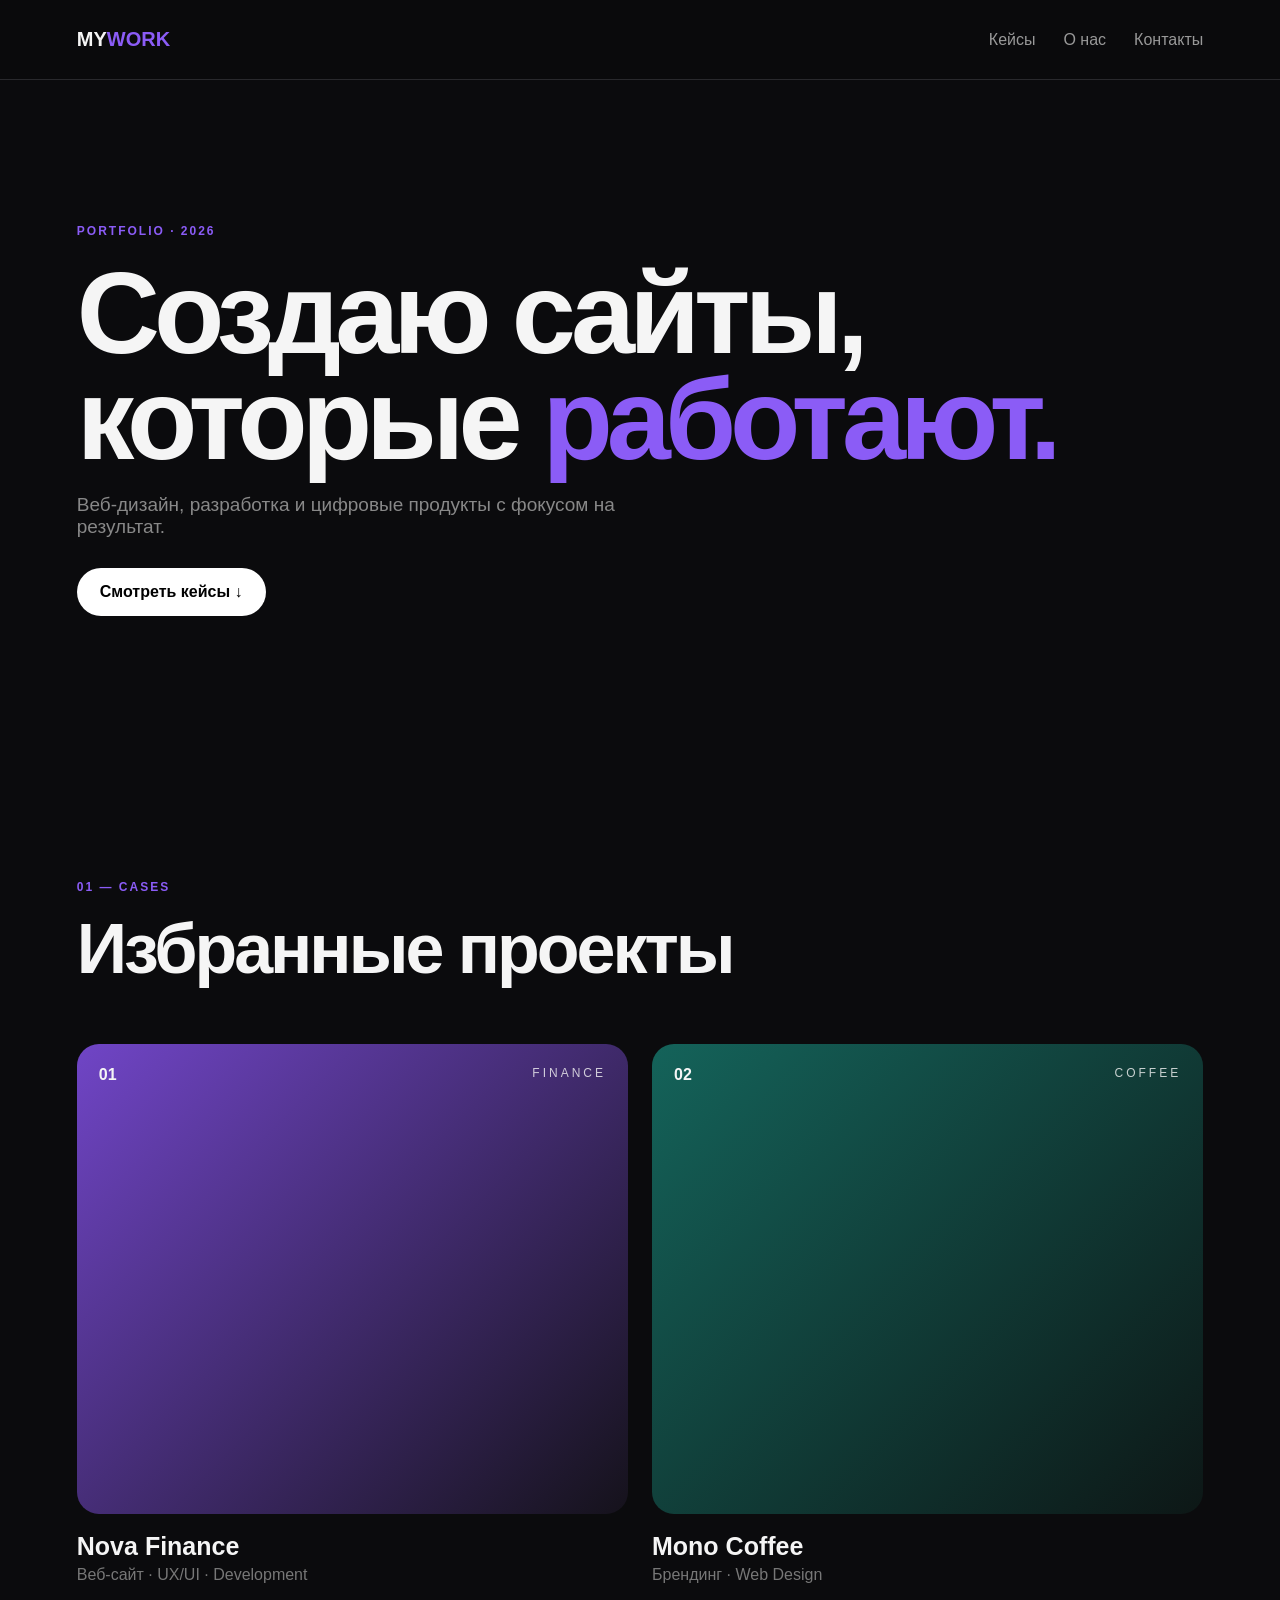
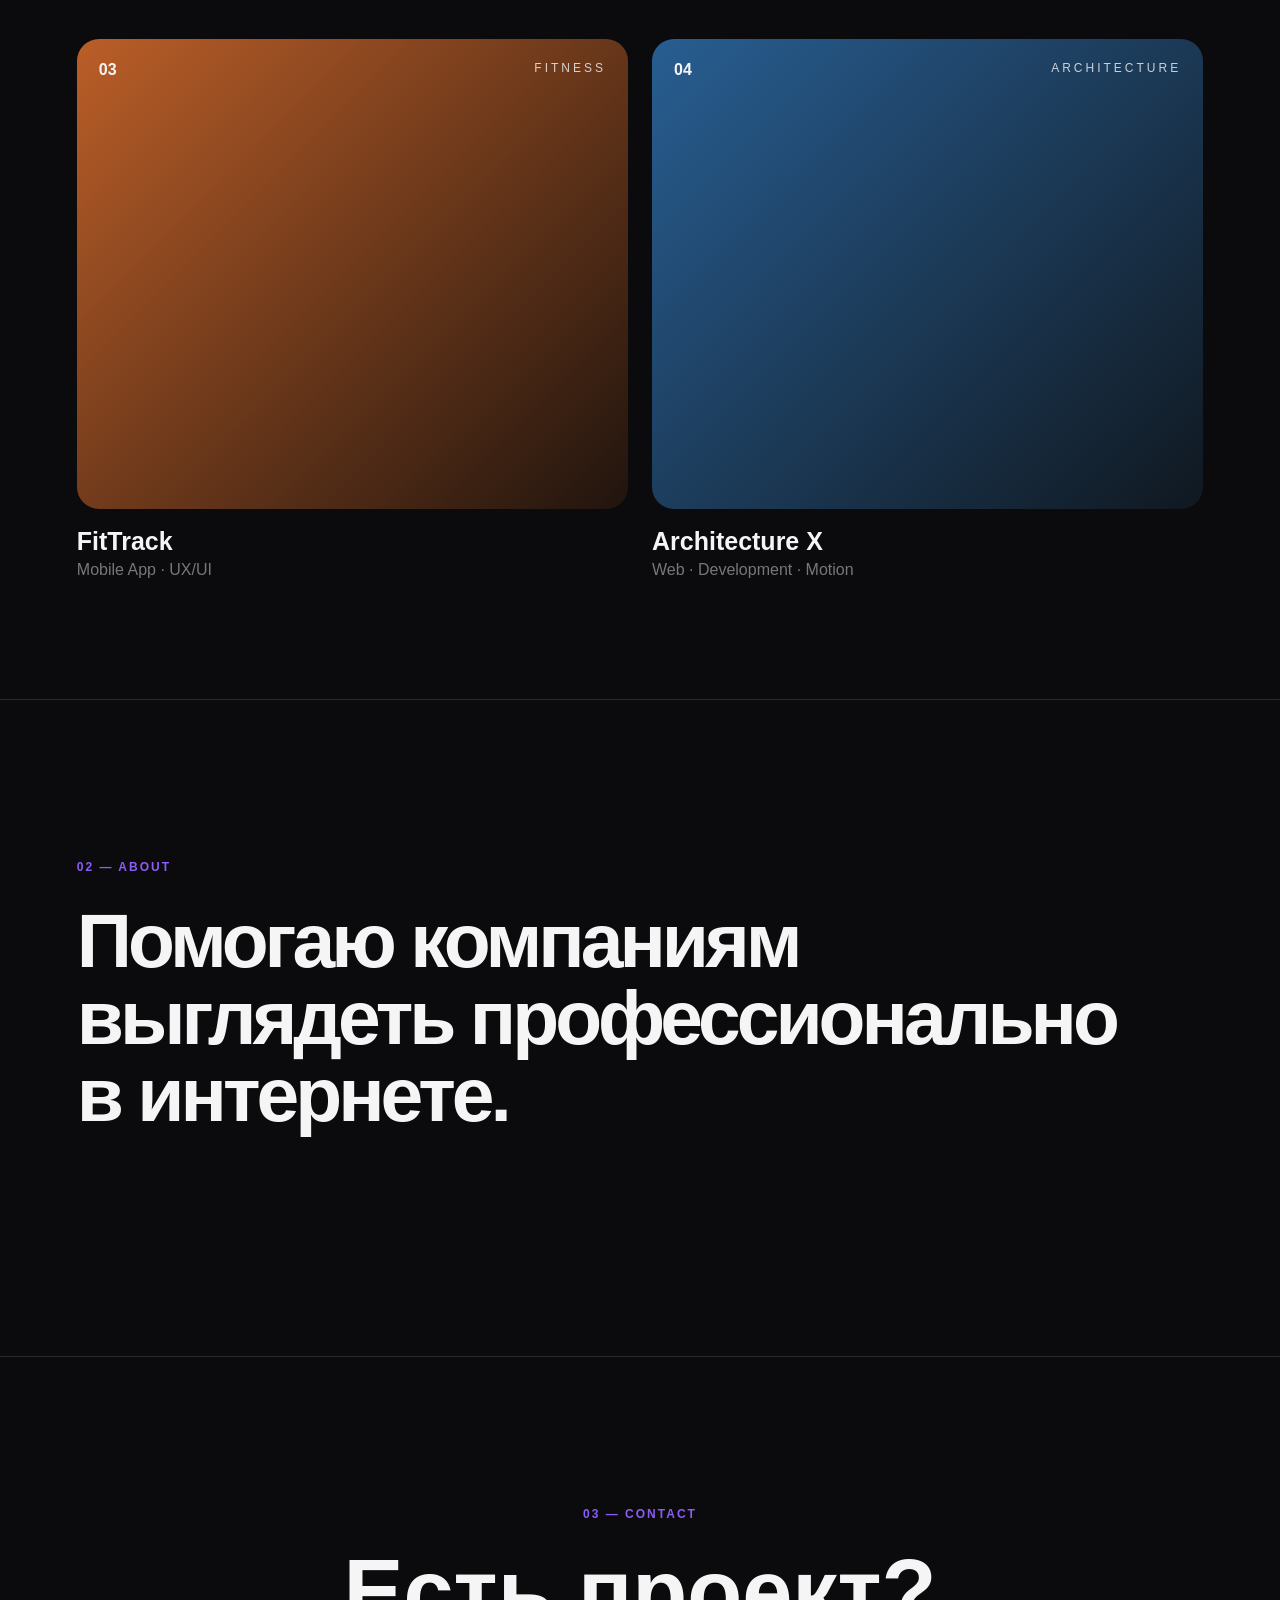
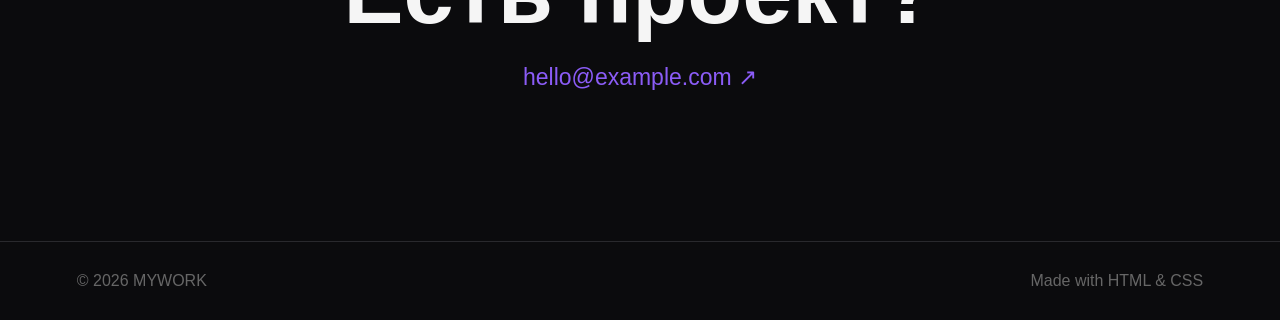
==== index.html @ dd004961 "Add files via upload" ====
<!doctype html>
<html lang="ru">
<head>
<meta charset="UTF-8">
<meta name="viewport" content="width=device-width,initial-scale=1">
<title>MYWORK — Портфолио</title>
<link rel="stylesheet" href="style.css">
</head>
<body>
<header>
  <a class="logo" href="#">MY<span>WORK</span></a>
  <nav><a href="#cases">Кейсы</a><a href="#about">О нас</a><a href="#contact">Контакты</a></nav>
</header>

<main>
<section class="hero">
  <div class="eyebrow">PORTFOLIO · 2026</div>
  <h1>Создаю сайты,<br>которые <em>работают.</em></h1>
  <p>Веб-дизайн, разработка и цифровые продукты с фокусом на результат.</p>
  <a class="btn" href="#cases">Смотреть кейсы ↓</a>
</section>

<section id="cases" class="section">
  <div class="eyebrow">01 — CASES</div>
  <h2>Избранные проекты</h2>
  <div class="grid">
    <article class="case">
      <div class="visual v1"><b>01</b><span>FINANCE</span></div>
      <h3>Nova Finance</h3><p>Веб-сайт · UX/UI · Development</p>
    </article>
    <article class="case">
      <div class="visual v2"><b>02</b><span>COFFEE</span></div>
      <h3>Mono Coffee</h3><p>Брендинг · Web Design</p>
    </article>
    <article class="case">
      <div class="visual v3"><b>03</b><span>FITNESS</span></div>
      <h3>FitTrack</h3><p>Mobile App · UX/UI</p>
    </article>
    <article class="case">
      <div class="visual v4"><b>04</b><span>ARCHITECTURE</span></div>
      <h3>Architecture X</h3><p>Web · Development · Motion</p>
    </article>
  </div>
</section>

<section id="about" class="about">
  <div class="eyebrow">02 — ABOUT</div>
  <h2>Помогаю компаниям выглядеть профессионально в интернете.</h2>
</section>

<section id="contact" class="contact">
  <div class="eyebrow">03 — CONTACT</div>
  <h2>Есть проект?</h2>
  <a href="mailto:hello@example.com">hello@example.com ↗</a>
</section>
</main>

<footer><span>© 2026 MYWORK</span><span>Made with HTML & CSS</span></footer>
</body>
</html>
---- style.css ----
*{box-sizing:border-box}html{scroll-behavior:smooth}body{margin:0;background:#0b0b0d;color:#f5f5f5;font-family:Inter,Arial,sans-serif}a{color:inherit;text-decoration:none}header{height:80px;padding:0 6%;display:flex;align-items:center;justify-content:space-between;border-bottom:1px solid #29292d;position:sticky;top:0;background:#0b0b0ddd;backdrop-filter:blur(12px);z-index:10}.logo{font-weight:800;font-size:20px}.logo span,em,.eyebrow{color:#8b5cf6}nav{display:flex;gap:28px}nav a{color:#999;transition:.2s}nav a:hover{color:#fff}.hero{min-height:680px;padding:100px 6%;display:flex;flex-direction:column;justify-content:center}.eyebrow{font-size:12px;font-weight:800;letter-spacing:2px}.hero h1{font-size:clamp(52px,9vw,118px);line-height:.92;letter-spacing:-6px;max-width:1050px;margin:22px 0}.hero h1 em{font-style:normal}.hero p{color:#888;font-size:19px;max-width:560px;margin:0 0 30px}.btn{background:#fff;color:#000;padding:15px 23px;border-radius:999px;width:max-content;font-weight:700;transition:.25s}.btn:hover{transform:translateY(-3px)}.section{padding:120px 6%}.section h2{font-size:clamp(42px,6vw,70px);margin:15px 0 55px;letter-spacing:-3px}.grid{display:grid;grid-template-columns:repeat(2,1fr);gap:55px 24px}.case{cursor:pointer}.visual{height:470px;border-radius:22px;padding:22px;display:flex;justify-content:space-between;align-items:flex-start;overflow:hidden;transition:.45s}.case:hover .visual{transform:scale(.98)}.visual span{font-size:12px;letter-spacing:3px;opacity:.8}.v1{background:linear-gradient(135deg,#7045c6,#15121b)}.v2{background:linear-gradient(135deg,#14635a,#0d1716)}.v3{background:linear-gradient(135deg,#bb5e28,#20140e)}.v4{background:linear-gradient(135deg,#285e92,#101820)}.case h3{font-size:25px;margin:18px 0 5px}.case p{color:#777;margin:0}.about{padding:160px 6%;border-top:1px solid #29292d}.about h2{font-size:clamp(42px,6vw,78px);line-height:1;letter-spacing:-4px;max-width:1050px;margin-top:28px}.contact{padding:150px 6%;text-align:center;border-top:1px solid #29292d}.contact h2{font-size:clamp(50px,8vw,90px);margin:20px 0}.contact a{font-size:23px;color:#8b5cf6}footer{padding:30px 6%;border-top:1px solid #29292d;color:#666;display:flex;justify-content:space-between}@media(max-width:700px){nav{display:none}.hero{min-height:600px}.hero h1{font-size:54px;letter-spacing:-3px}.section{padding:90px 6%}.grid{grid-template-columns:1fr}.visual{height:350px}.about{padding:100px 6%}.contact{padding:100px 6%}footer{flex-direction:column;gap:10px}}
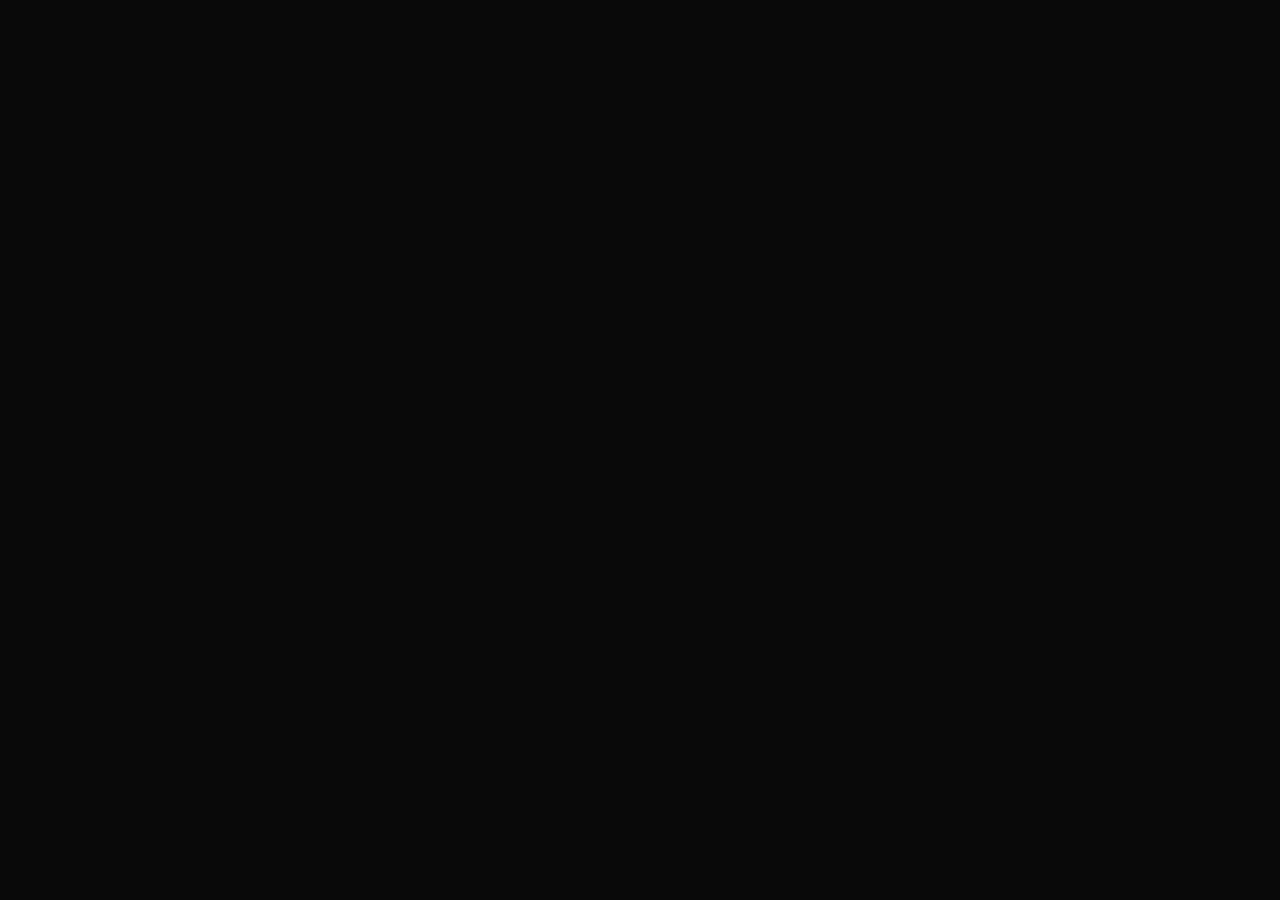
==== commit 233791be: "Update index.html" ====
--- a/index.html
+++ b/index.html
@@ -1,60 +1,327 @@
-<!doctype html>
+<!DOCTYPE html>
 <html lang="ru">
 <head>
-<meta charset="UTF-8">
-<meta name="viewport" content="width=device-width,initial-scale=1">
-<title>MYWORK — Портфолио</title>
-<link rel="stylesheet" href="style.css">
-</head>
-<body>
-<header>
-  <a class="logo" href="#">MY<span>WORK</span></a>
-  <nav><a href="#cases">Кейсы</a><a href="#about">О нас</a><a href="#contact">Контакты</a></nav>
-</header>
-
-<main>
-<section class="hero">
-  <div class="eyebrow">PORTFOLIO · 2026</div>
-  <h1>Создаю сайты,<br>которые <em>работают.</em></h1>
-  <p>Веб-дизайн, разработка и цифровые продукты с фокусом на результат.</p>
-  <a class="btn" href="#cases">Смотреть кейсы ↓</a>
-</section>
-
-<section id="cases" class="section">
-  <div class="eyebrow">01 — CASES</div>
-  <h2>Избранные проекты</h2>
-  <div class="grid">
-    <article class="case">
-      <div class="visual v1"><b>01</b><span>FINANCE</span></div>
-      <h3>Nova Finance</h3><p>Веб-сайт · UX/UI · Development</p>
-    </article>
-    <article class="case">
-      <div class="visual v2"><b>02</b><span>COFFEE</span></div>
-      <h3>Mono Coffee</h3><p>Брендинг · Web Design</p>
-    </article>
-    <article class="case">
-      <div class="visual v3"><b>03</b><span>FITNESS</span></div>
-      <h3>FitTrack</h3><p>Mobile App · UX/UI</p>
-    </article>
-    <article class="case">
-      <div class="visual v4"><b>04</b><span>ARCHITECTURE</span></div>
-      <h3>Architecture X</h3><p>Web · Development · Motion</p>
-    </article>
-  </div>
-</section>
-
-<section id="about" class="about">
-  <div class="eyebrow">02 — ABOUT</div>
-  <h2>Помогаю компаниям выглядеть профессионально в интернете.</h2>
-</section>
-
-<section id="contact" class="contact">
-  <div class="eyebrow">03 — CONTACT</div>
-  <h2>Есть проект?</h2>
-  <a href="mailto:hello@example.com">hello@example.com ↗</a>
-</section>
-</main>
-
-<footer><span>© 2026 MYWORK</span><span>Made with HTML & CSS</span></footer>
-</body>
-</html>+  <meta charset="UTF-8">
+  <meta name="viewport" content="width=device-width, initial-scale=1.0">
+  <meta name="description" content="MYWORK — создание современных сайтов и цифровых продуктов.">
+  <title>MYWORK — Digital Studio</title>
+
+  <link rel="preconnect" href="https://fonts.googleapis.com">
+  <link rel="preconnect" href="https://fonts.gstatic.com" crossorigin>
+  <link href="https://fonts.googleapis.com/css2?family=Manrope:wght@400;500;600;700;800&display=swap" rel="stylesheet">
+
+  <style>
+    * {
+      box-sizing: border-box;
+      margin: 0;
+      padding: 0;
+    }
+
+    html {
+      scroll-behavior: smooth;
+    }
+
+    body {
+      font-family: "Manrope", sans-serif;
+      background: #090909;
+      color: #f5f5f5;
+      line-height: 1.5;
+    }
+
+    a {
+      color: inherit;
+      text-decoration: none;
+    }
+
+    .container {
+      width: min(1180px, calc(100% - 40px));
+      margin: auto;
+    }
+
+    header {
+      position: sticky;
+      top: 0;
+      z-index: 100;
+      background: rgba(9,9,9,.8);
+      backdrop-filter: blur(18px);
+      border-bottom: 1px solid rgba(255,255,255,.08);
+    }
+
+    nav {
+      height: 76px;
+      display: flex;
+      align-items: center;
+      justify-content: space-between;
+    }
+
+    .logo {
+      font-size: 22px;
+      font-weight: 800;
+      letter-spacing: -1px;
+    }
+
+    .logo span {
+      opacity: .45;
+    }
+
+    .nav-links {
+      display: flex;
+      gap: 32px;
+      color: #aaa;
+      font-size: 14px;
+    }
+
+    .nav-links a:hover {
+      color: white;
+    }
+
+    .nav-button {
+      padding: 11px 18px;
+      border: 1px solid rgba(255,255,255,.2);
+      border-radius: 100px;
+      font-size: 13px;
+      transition: .25s;
+    }
+
+    .nav-button:hover {
+      background: white;
+      color: black;
+    }
+
+    .hero {
+      min-height: 720px;
+      display: flex;
+      align-items: center;
+      position: relative;
+      overflow: hidden;
+    }
+
+    .hero:before {
+      content: "";
+      position: absolute;
+      width: 650px;
+      height: 650px;
+      background: radial-gradient(circle, rgba(255,255,255,.09), transparent 65%);
+      top: -200px;
+      right: -150px;
+      pointer-events: none;
+    }
+
+    .hero-content {
+      max-width: 900px;
+      position: relative;
+      z-index: 2;
+    }
+
+    .badge {
+      display: inline-flex;
+      align-items: center;
+      gap: 8px;
+      padding: 8px 13px;
+      border: 1px solid rgba(255,255,255,.12);
+      border-radius: 100px;
+      color: #aaa;
+      font-size: 12px;
+      margin-bottom: 30px;
+    }
+
+    .dot {
+      width: 7px;
+      height: 7px;
+      border-radius: 50%;
+      background: #8cff9a;
+      box-shadow: 0 0 12px #8cff9a;
+    }
+
+    h1 {
+      font-size: clamp(55px, 9vw, 112px);
+      line-height: .93;
+      letter-spacing: -6px;
+      max-width: 1000px;
+    }
+
+    h1 span {
+      color: #777;
+    }
+
+    .hero-text {
+      max-width: 570px;
+      margin-top: 32px;
+      color: #999;
+      font-size: 17px;
+    }
+
+    .hero-actions {
+      display: flex;
+      gap: 12px;
+      margin-top: 35px;
+    }
+
+    .button {
+      display: inline-flex;
+      align-items: center;
+      justify-content: center;
+      padding: 15px 22px;
+      border-radius: 100px;
+      font-size: 14px;
+      font-weight: 600;
+      transition: .25s;
+    }
+
+    .button-primary {
+      background: white;
+      color: black;
+    }
+
+    .button-primary:hover {
+      transform: translateY(-2px);
+    }
+
+    .button-secondary {
+      border: 1px solid rgba(255,255,255,.15);
+      color: #aaa;
+    }
+
+    .button-secondary:hover {
+      border-color: white;
+      color: white;
+    }
+
+    section {
+      padding: 110px 0;
+    }
+
+    .section-head {
+      display: flex;
+      justify-content: space-between;
+      align-items: end;
+      margin-bottom: 45px;
+      gap: 30px;
+    }
+
+    .eyebrow {
+      color: #666;
+      text-transform: uppercase;
+      font-size: 11px;
+      letter-spacing: 2px;
+      margin-bottom: 12px;
+    }
+
+    h2 {
+      font-size: clamp(35px, 5vw, 62px);
+      line-height: 1;
+      letter-spacing: -3px;
+    }
+
+    .section-description {
+      max-width: 400px;
+      color: #777;
+      font-size: 14px;
+    }
+
+    .cases {
+      display: grid;
+      grid-template-columns: repeat(2, 1fr);
+      gap: 20px;
+    }
+
+    .case {
+      min-height: 470px;
+      border-radius: 24px;
+      overflow: hidden;
+      position: relative;
+      background: #111;
+      border: 1px solid rgba(255,255,255,.07);
+      transition: .35s;
+    }
+
+    .case:hover {
+      transform: translateY(-7px);
+      border-color: rgba(255,255,255,.2);
+    }
+
+    .case-visual {
+      height: 330px;
+      position: relative;
+      overflow: hidden;
+      display: flex;
+      align-items: center;
+      justify-content: center;
+    }
+
+    .visual-one {
+      background:
+        radial-gradient(circle at 30% 30%, #5961ff, transparent 35%),
+        linear-gradient(135deg, #17172a, #050507);
+    }
+
+    .visual-two {
+      background:
+        radial-gradient(circle at 70% 30%, #ff9d5c, transparent 35%),
+        linear-gradient(135deg, #281c16, #080706);
+    }
+
+    .visual-three {
+      background:
+        radial-gradient(circle at 40% 60%, #51e0c0, transparent 35%),
+        linear-gradient(135deg, #102522, #050807);
+    }
+
+    .visual-four {
+      background:
+        radial-gradient(circle at 65% 35%, #c47aff, transparent 35%),
+        linear-gradient(135deg, #24162e, #070509);
+    }
+
+    .visual-card {
+      width: 62%;
+      height: 58%;
+      border-radius: 18px;
+      border: 1px solid rgba(255,255,255,.25);
+      background: rgba(255,255,255,.08);
+      backdrop-filter: blur(15px);
+      transform: rotate(-7deg);
+      box-shadow: 0 30px 80px rgba(0,0,0,.35);
+    }
+
+    .visual-card:after {
+      content: "";
+      display: block;
+      width: 45%;
+      height: 8px;
+      margin: 28px;
+      border-radius: 20px;
+      background: rgba(255,255,255,.7);
+      box-shadow:
+        0 25px 0 rgba(255,255,255,.25),
+        0 50px 0 rgba(255,255,255,.12);
+    }
+
+    .case-info {
+      padding: 24px;
+      display: flex;
+      justify-content: space-between;
+      gap: 20px;
+    }
+
+    .case-title {
+      font-size: 21px;
+      font-weight: 700;
+    }
+
+    .case-type {
+      color: #666;
+      font-size: 12px;
+      margin-top: 5px;
+    }
+
+    .case-arrow {
+      width: 42px;
+      height: 42px;
+      border: 1px solid rgba(255,255,255,.12);
+      border-radius: 50%;
+      display: flex;
+      align-items: center;
+      justify-content: center;
+      font-size: 18px;
+    }
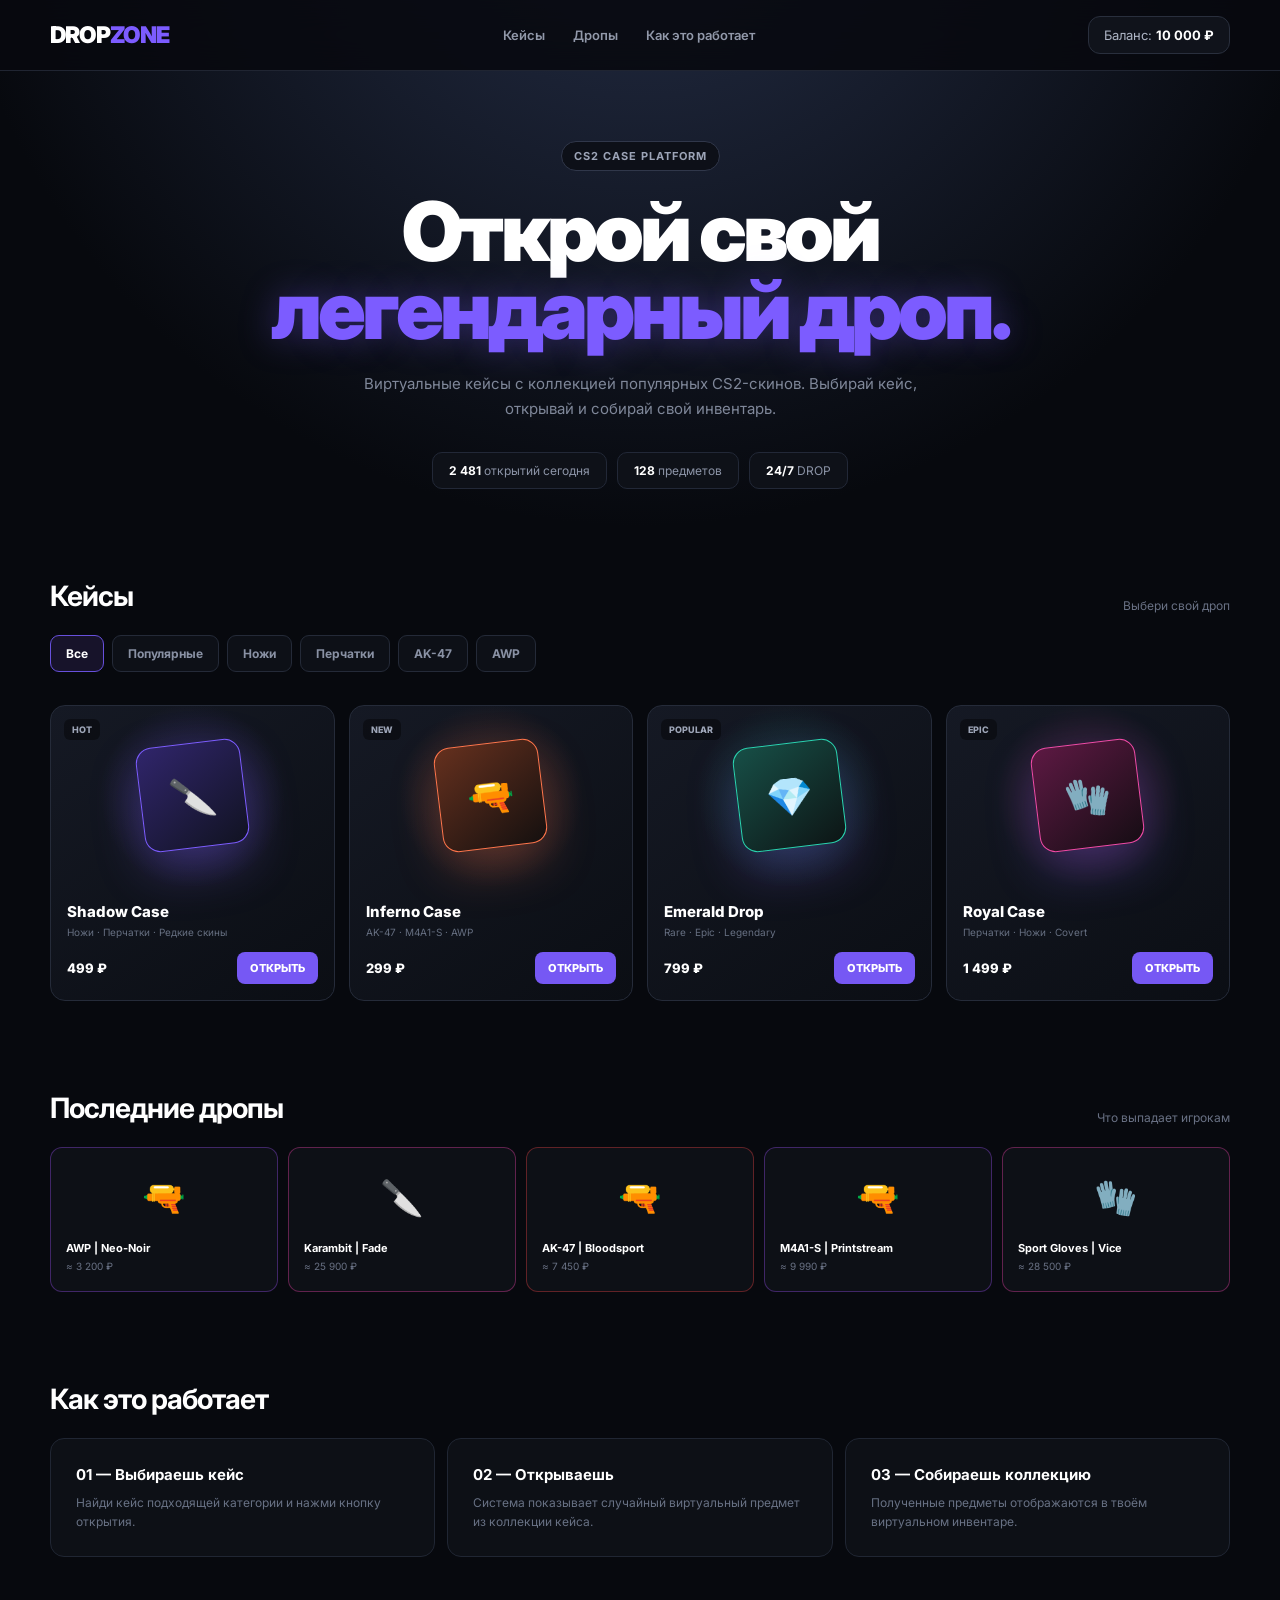
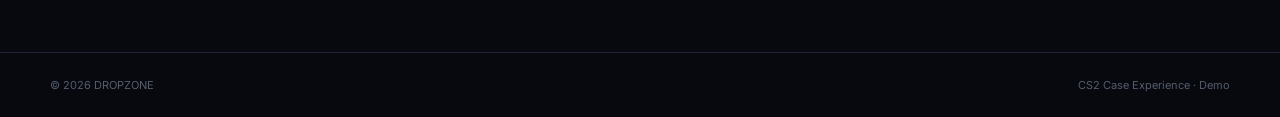
==== commit da761a5d: "Update index.html" ====
--- a/index.html
+++ b/index.html
@@ -3,12 +3,11 @@
 <head>
   <meta charset="UTF-8">
   <meta name="viewport" content="width=device-width, initial-scale=1.0">
-  <meta name="description" content="MYWORK — создание современных сайтов и цифровых продуктов.">
-  <title>MYWORK — Digital Studio</title>
+  <title>DROPZONE — CS2 Cases</title>
 
   <link rel="preconnect" href="https://fonts.googleapis.com">
   <link rel="preconnect" href="https://fonts.gstatic.com" crossorigin>
-  <link href="https://fonts.googleapis.com/css2?family=Manrope:wght@400;500;600;700;800&display=swap" rel="stylesheet">
+  <link href="https://fonts.googleapis.com/css2?family=Inter:wght@400;500;600;700;800;900&display=swap" rel="stylesheet">
 
   <style>
     * {
@@ -17,15 +16,13 @@
       padding: 0;
     }
 
-    html {
-      scroll-behavior: smooth;
-    }
-
     body {
-      font-family: "Manrope", sans-serif;
-      background: #090909;
-      color: #f5f5f5;
-      line-height: 1.5;
+      font-family: Inter, sans-serif;
+      background:
+        radial-gradient(circle at 50% -10%, #26304a 0, transparent 35%),
+        #07090e;
+      color: #fff;
+      min-height: 100vh;
     }
 
     a {
@@ -33,295 +30,806 @@
       text-decoration: none;
     }
 
+    button {
+      font: inherit;
+      cursor: pointer;
+    }
+
     .container {
-      width: min(1180px, calc(100% - 40px));
+      width: min(1180px, calc(100% - 28px));
       margin: auto;
     }
 
     header {
       position: sticky;
       top: 0;
-      z-index: 100;
-      background: rgba(9,9,9,.8);
+      z-index: 50;
+      background: rgba(7,9,14,.86);
       backdrop-filter: blur(18px);
-      border-bottom: 1px solid rgba(255,255,255,.08);
+      border-bottom: 1px solid #202532;
     }
 
     nav {
-      height: 76px;
+      height: 70px;
       display: flex;
       align-items: center;
       justify-content: space-between;
+      gap: 20px;
     }
 
     .logo {
-      font-size: 22px;
+      font-size: 23px;
+      font-weight: 900;
+      letter-spacing: -1px;
+    }
+
+    .logo span {
+      color: #7c5cff;
+    }
+
+    .links {
+      display: flex;
+      gap: 28px;
+      color: #9299aa;
+      font-size: 13px;
+      font-weight: 600;
+    }
+
+    .links a:hover {
+      color: #fff;
+    }
+
+    .balance {
+      padding: 10px 15px;
+      border: 1px solid #292f3d;
+      border-radius: 12px;
+      background: #10131b;
+      color: #aeb5c5;
+      font-size: 13px;
+    }
+
+    .balance strong {
+      color: #fff;
+    }
+
+    .hero {
+      padding: 70px 0 45px;
+      text-align: center;
+    }
+
+    .tag {
+      display: inline-block;
+      padding: 7px 12px;
+      border: 1px solid #30374a;
+      border-radius: 100px;
+      color: #9ca4b7;
+      background: #0d1018;
+      font-size: 11px;
+      font-weight: 700;
+      text-transform: uppercase;
+      letter-spacing: 1px;
+    }
+
+    h1 {
+      margin-top: 22px;
+      font-size: clamp(42px, 8vw, 82px);
+      line-height: .95;
+      letter-spacing: -4px;
+      font-weight: 900;
+    }
+
+    h1 span {
+      color: #7c5cff;
+      text-shadow: 0 0 35px rgba(124,92,255,.35);
+    }
+
+    .hero p {
+      max-width: 560px;
+      margin: 22px auto 0;
+      color: #7f8799;
+      font-size: 15px;
+      line-height: 1.7;
+    }
+
+    .stats {
+      display: flex;
+      justify-content: center;
+      gap: 10px;
+      margin-top: 30px;
+      flex-wrap: wrap;
+    }
+
+    .stat {
+      padding: 10px 16px;
+      background: #0e1118;
+      border: 1px solid #222837;
+      border-radius: 10px;
+      color: #8c94a7;
+      font-size: 12px;
+    }
+
+    .stat b {
+      color: white;
+    }
+
+    section {
+      padding: 45px 0;
+    }
+
+    .section-title {
+      display: flex;
+      align-items: end;
+      justify-content: space-between;
+      margin-bottom: 22px;
+    }
+
+    .section-title h2 {
+      font-size: 28px;
+      letter-spacing: -1px;
+    }
+
+    .section-title span {
+      color: #697184;
+      font-size: 12px;
+    }
+
+    .categories {
+      display: flex;
+      gap: 8px;
+      overflow-x: auto;
+      padding-bottom: 8px;
+      margin-bottom: 25px;
+    }
+
+    .category {
+      white-space: nowrap;
+      padding: 10px 15px;
+      border: 1px solid #242a38;
+      background: #0d1017;
+      border-radius: 9px;
+      color: #8991a4;
+      font-size: 12px;
+      font-weight: 700;
+    }
+
+    .category.active,
+    .category:hover {
+      color: #fff;
+      border-color: #6750dc;
+      background: #17132a;
+    }
+
+    .cases {
+      display: grid;
+      grid-template-columns: repeat(4, 1fr);
+      gap: 14px;
+    }
+
+    .case {
+      position: relative;
+      min-height: 285px;
+      overflow: hidden;
+      border: 1px solid #252b39;
+      border-radius: 15px;
+      background: linear-gradient(145deg,#151924,#0b0e14);
+      transition: .25s;
+    }
+
+    .case:hover {
+      transform: translateY(-5px);
+      border-color: #6750dc;
+      box-shadow: 0 15px 45px rgba(0,0,0,.3);
+    }
+
+    .case-top {
+      position: absolute;
+      top: 13px;
+      left: 13px;
+      z-index: 2;
+      padding: 5px 8px;
+      border-radius: 6px;
+      background: rgba(0,0,0,.4);
+      color: #9da5b7;
+      font-size: 9px;
       font-weight: 800;
-      letter-spacing: -1px;
-    }
-
-    .logo span {
-      opacity: .45;
-    }
-
-    .nav-links {
-      display: flex;
-      gap: 32px;
-      color: #aaa;
-      font-size: 14px;
-    }
-
-    .nav-links a:hover {
-      color: white;
-    }
-
-    .nav-button {
-      padding: 11px 18px;
-      border: 1px solid rgba(255,255,255,.2);
-      border-radius: 100px;
-      font-size: 13px;
-      transition: .25s;
-    }
-
-    .nav-button:hover {
-      background: white;
-      color: black;
-    }
-
-    .hero {
-      min-height: 720px;
-      display: flex;
+      text-transform: uppercase;
+    }
+
+    .case-art {
+      height: 180px;
+      display: flex;
+      justify-content: center;
       align-items: center;
-      position: relative;
-      overflow: hidden;
-    }
-
-    .hero:before {
-      content: "";
-      position: absolute;
-      width: 650px;
-      height: 650px;
-      background: radial-gradient(circle, rgba(255,255,255,.09), transparent 65%);
-      top: -200px;
-      right: -150px;
-      pointer-events: none;
-    }
-
-    .hero-content {
-      max-width: 900px;
-      position: relative;
-      z-index: 2;
-    }
-
-    .badge {
-      display: inline-flex;
-      align-items: center;
-      gap: 8px;
-      padding: 8px 13px;
-      border: 1px solid rgba(255,255,255,.12);
-      border-radius: 100px;
-      color: #aaa;
-      font-size: 12px;
-      margin-bottom: 30px;
-    }
-
-    .dot {
-      width: 7px;
-      height: 7px;
-      border-radius: 50%;
-      background: #8cff9a;
-      box-shadow: 0 0 12px #8cff9a;
-    }
-
-    h1 {
-      font-size: clamp(55px, 9vw, 112px);
-      line-height: .93;
-      letter-spacing: -6px;
-      max-width: 1000px;
-    }
-
-    h1 span {
-      color: #777;
-    }
-
-    .hero-text {
-      max-width: 570px;
-      margin-top: 32px;
-      color: #999;
-      font-size: 17px;
-    }
-
-    .hero-actions {
-      display: flex;
-      gap: 12px;
-      margin-top: 35px;
-    }
-
-    .button {
-      display: inline-flex;
+      background:
+        radial-gradient(circle, rgba(124,92,255,.28), transparent 55%);
+    }
+
+    .case:nth-child(2) .case-art {
+      background:
+        radial-gradient(circle, rgba(255,117,74,.25), transparent 55%);
+    }
+
+    .case:nth-child(3) .case-art {
+      background:
+        radial-gradient(circle, rgba(42,211,176,.22), transparent 55%);
+    }
+
+    .case:nth-child(4) .case-art {
+      background:
+        radial-gradient(circle, rgba(240,74,167,.23), transparent 55%);
+    }
+
+    .box {
+      width: 105px;
+      height: 105px;
+      border: 1px solid #7c5cff;
+      border-radius: 16px;
+      background: linear-gradient(145deg,#30256b,#111322);
+      transform: rotate(-7deg);
+      box-shadow: 0 20px 50px rgba(124,92,255,.28);
+      display: flex;
       align-items: center;
       justify-content: center;
-      padding: 15px 22px;
-      border-radius: 100px;
-      font-size: 14px;
-      font-weight: 600;
-      transition: .25s;
-    }
-
-    .button-primary {
-      background: white;
-      color: black;
-    }
-
-    .button-primary:hover {
-      transform: translateY(-2px);
-    }
-
-    .button-secondary {
-      border: 1px solid rgba(255,255,255,.15);
-      color: #aaa;
-    }
-
-    .button-secondary:hover {
-      border-color: white;
+      font-size: 38px;
+    }
+
+    .case:nth-child(2) .box {
+      border-color: #ff754a;
+      background: linear-gradient(145deg,#65301e,#15100f);
+      box-shadow: 0 20px 50px rgba(255,117,74,.22);
+    }
+
+    .case:nth-child(3) .box {
+      border-color: #2ad3b0;
+      background: linear-gradient(145deg,#174f47,#0d1515);
+    }
+
+    .case:nth-child(4) .box {
+      border-color: #f04aa7;
+      background: linear-gradient(145deg,#5d1943,#160d14);
+    }
+
+    .case-info {
+      padding: 16px;
+    }
+
+    .case-name {
+      font-weight: 800;
+      font-size: 15px;
+    }
+
+    .case-desc {
+      margin-top: 5px;
+      color: #666f81;
+      font-size: 10px;
+    }
+
+    .case-bottom {
+      display: flex;
+      justify-content: space-between;
+      align-items: center;
+      margin-top: 14px;
+    }
+
+    .price {
+      font-size: 13px;
+      font-weight: 800;
+    }
+
+    .open {
+      border: 0;
+      border-radius: 8px;
+      padding: 9px 13px;
+      background: #7658f4;
       color: white;
-    }
-
-    section {
-      padding: 110px 0;
-    }
-
-    .section-head {
-      display: flex;
-      justify-content: space-between;
-      align-items: end;
-      margin-bottom: 45px;
-      gap: 30px;
-    }
-
-    .eyebrow {
-      color: #666;
-      text-transform: uppercase;
       font-size: 11px;
-      letter-spacing: 2px;
-      margin-bottom: 12px;
-    }
-
-    h2 {
-      font-size: clamp(35px, 5vw, 62px);
-      line-height: 1;
-      letter-spacing: -3px;
-    }
-
-    .section-description {
-      max-width: 400px;
-      color: #777;
-      font-size: 14px;
-    }
-
-    .cases {
+      font-weight: 800;
+      transition: .2s;
+    }
+
+    .open:hover {
+      background: #8b72ff;
+      transform: scale(1.04);
+    }
+
+    .drops {
       display: grid;
-      grid-template-columns: repeat(2, 1fr);
-      gap: 20px;
-    }
-
-    .case {
-      min-height: 470px;
-      border-radius: 24px;
-      overflow: hidden;
-      position: relative;
-      background: #111;
-      border: 1px solid rgba(255,255,255,.07);
-      transition: .35s;
-    }
-
-    .case:hover {
-      transform: translateY(-7px);
-      border-color: rgba(255,255,255,.2);
-    }
-
-    .case-visual {
-      height: 330px;
-      position: relative;
-      overflow: hidden;
+      grid-template-columns: repeat(5, 1fr);
+      gap: 10px;
+    }
+
+    .skin {
+      padding: 15px;
+      min-height: 145px;
+      border: 1px solid #202633;
+      border-radius: 12px;
+      background: #0d1016;
+    }
+
+    .skin-image {
+      height: 70px;
       display: flex;
       align-items: center;
       justify-content: center;
-    }
-
-    .visual-one {
-      background:
-        radial-gradient(circle at 30% 30%, #5961ff, transparent 35%),
-        linear-gradient(135deg, #17172a, #050507);
-    }
-
-    .visual-two {
-      background:
-        radial-gradient(circle at 70% 30%, #ff9d5c, transparent 35%),
-        linear-gradient(135deg, #281c16, #080706);
-    }
-
-    .visual-three {
-      background:
-        radial-gradient(circle at 40% 60%, #51e0c0, transparent 35%),
-        linear-gradient(135deg, #102522, #050807);
-    }
-
-    .visual-four {
-      background:
-        radial-gradient(circle at 65% 35%, #c47aff, transparent 35%),
-        linear-gradient(135deg, #24162e, #070509);
-    }
-
-    .visual-card {
-      width: 62%;
-      height: 58%;
-      border-radius: 18px;
-      border: 1px solid rgba(255,255,255,.25);
-      background: rgba(255,255,255,.08);
-      backdrop-filter: blur(15px);
-      transform: rotate(-7deg);
-      box-shadow: 0 30px 80px rgba(0,0,0,.35);
-    }
-
-    .visual-card:after {
-      content: "";
-      display: block;
-      width: 45%;
-      height: 8px;
-      margin: 28px;
-      border-radius: 20px;
-      background: rgba(255,255,255,.7);
-      box-shadow:
-        0 25px 0 rgba(255,255,255,.25),
-        0 50px 0 rgba(255,255,255,.12);
-    }
-
-    .case-info {
-      padding: 24px;
+      font-size: 35px;
+    }
+
+    .skin-name {
+      font-size: 11px;
+      font-weight: 700;
+      margin-top: 8px;
+    }
+
+    .skin-price {
+      color: #697184;
+      font-size: 10px;
+      margin-top: 5px;
+    }
+
+    .purple {
+      border-color: rgba(160,80,255,.35);
+    }
+
+    .pink {
+      border-color: rgba(255,70,180,.35);
+    }
+
+    .red {
+      border-color: rgba(255,70,70,.35);
+    }
+
+    .info {
+      display: grid;
+      grid-template-columns: repeat(3, 1fr);
+      gap: 12px;
+    }
+
+    .info-card {
+      padding: 25px;
+      border: 1px solid #202633;
+      border-radius: 14px;
+      background: #0d1016;
+    }
+
+    .info-card b {
+      font-size: 15px;
+    }
+
+    .info-card p {
+      color: #687184;
+      font-size: 12px;
+      line-height: 1.6;
+      margin-top: 9px;
+    }
+
+    footer {
+      margin-top: 50px;
+      border-top: 1px solid #202633;
+      padding: 25px 0;
+      color: #545c6d;
+      font-size: 11px;
+    }
+
+    .footer-inner {
       display: flex;
       justify-content: space-between;
-      gap: 20px;
-    }
-
-    .case-title {
-      font-size: 21px;
-      font-weight: 700;
-    }
-
-    .case-type {
-      color: #666;
-      font-size: 12px;
-      margin-top: 5px;
-    }
-
-    .case-arrow {
-      width: 42px;
-      height: 42px;
-      border: 1px solid rgba(255,255,255,.12);
-      border-radius: 50%;
-      display: flex;
+    }
+
+    .modal {
+      position: fixed;
+      inset: 0;
+      z-index: 100;
+      background: rgba(0,0,0,.75);
+      backdrop-filter: blur(8px);
+      display: none;
       align-items: center;
       justify-content: center;
-      font-size: 18px;
-    }
+      padding: 20px;
+    }
+
+    .modal.show {
+      display: flex;
+    }
+
+    .modal-box {
+      width: min(470px,100%);
+      padding: 35px;
+      text-align: center;
+      border: 1px solid #353c50;
+      border-radius: 20px;
+      background: #0d1018;
+      box-shadow: 0 30px 100px rgba(0,0,0,.6);
+    }
+
+    .modal-box h3 {
+      font-size: 25px;
+    }
+
+    .result {
+      margin: 25px 0;
+      padding: 25px;
+      border: 1px solid #7658f4;
+      border-radius: 14px;
+      background: #15112a;
+    }
+
+    .result-icon {
+      font-size: 55px;
+    }
+
+    .result-name {
+      margin-top: 10px;
+      font-size: 17px;
+      font-weight: 800;
+    }
+
+    .close {
+      border: 1px solid #303747;
+      background: transparent;
+      color: #a2a9b8;
+      padding: 11px 20px;
+      border-radius: 9px;
+    }
+
+    @media (max-width: 900px) {
+      .cases {
+        grid-template-columns: repeat(2, 1fr);
+      }
+
+      .drops {
+        grid-template-columns: repeat(3, 1fr);
+      }
+
+      .info {
+        grid-template-columns: 1fr;
+      }
+
+      .links {
+        display: none;
+      }
+    }
+
+    @media (max-width: 560px) {
+      .hero {
+        padding-top: 50px;
+      }
+
+      h1 {
+        letter-spacing: -2px;
+      }
+
+      .cases {
+        grid-template-columns: 1fr 1fr;
+        gap: 9px;
+      }
+
+      .case {
+        min-height: 260px;
+      }
+
+      .case-art {
+        height: 155px;
+      }
+
+      .box {
+        width: 80px;
+        height: 80px;
+        font-size: 30px;
+      }
+
+      .case-info {
+        padding: 12px;
+      }
+
+      .case-name {
+        font-size: 12px;
+      }
+
+      .open {
+        padding: 8px 9px;
+      }
+
+      .drops {
+        grid-template-columns: 1fr 1fr;
+      }
+
+      .balance {
+        font-size: 11px;
+      }
+    }
+  </style>
+</head>
+
+<body>
+
+<header>
+  <div class="container">
+    <nav>
+      <a class="logo" href="#">DROP<span>ZONE</span></a>
+
+      <div class="links">
+        <a href="#cases">Кейсы</a>
+        <a href="#drops">Дропы</a>
+        <a href="#about">Как это работает</a>
+      </div>
+
+      <div class="balance">
+        Баланс: <strong>10 000 ₽</strong>
+      </div>
+    </nav>
+  </div>
+</header>
+
+<main>
+
+  <section class="hero">
+    <div class="container">
+
+      <div class="tag">CS2 CASE PLATFORM</div>
+
+      <h1>
+        Открой свой<br>
+        <span>легендарный дроп.</span>
+      </h1>
+
+      <p>
+        Виртуальные кейсы с коллекцией популярных
+        CS2-скинов. Выбирай кейс, открывай и собирай
+        свой инвентарь.
+      </p>
+
+      <div class="stats">
+        <div class="stat"><b>2 481</b> открытий сегодня</div>
+        <div class="stat"><b>128</b> предметов</div>
+        <div class="stat"><b>24/7</b> DROP</div>
+      </div>
+
+    </div>
+  </section>
+
+
+  <section id="cases">
+    <div class="container">
+
+      <div class="section-title">
+        <h2>Кейсы</h2>
+        <span>Выбери свой дроп</span>
+      </div>
+
+      <div class="categories">
+        <div class="category active">Все</div>
+        <div class="category">Популярные</div>
+        <div class="category">Ножи</div>
+        <div class="category">Перчатки</div>
+        <div class="category">AK-47</div>
+        <div class="category">AWP</div>
+      </div>
+
+      <div class="cases">
+
+        <div class="case">
+          <div class="case-top">HOT</div>
+          <div class="case-art">
+            <div class="box">🔪</div>
+          </div>
+          <div class="case-info">
+            <div class="case-name">Shadow Case</div>
+            <div class="case-desc">Ножи · Перчатки · Редкие скины</div>
+            <div class="case-bottom">
+              <div class="price">499 ₽</div>
+              <button class="open" onclick="openCase('Shadow Case','🔪 Karambit | Night','12 450 ₽')">
+                ОТКРЫТЬ
+              </button>
+            </div>
+          </div>
+        </div>
+
+        <div class="case">
+          <div class="case-top">NEW</div>
+          <div class="case-art">
+            <div class="box">🔫</div>
+          </div>
+          <div class="case-info">
+            <div class="case-name">Inferno Case</div>
+            <div class="case-desc">AK-47 · M4A1-S · AWP</div>
+            <div class="case-bottom">
+              <div class="price">299 ₽</div>
+              <button class="open" onclick="openCase('Inferno Case','🔫 AK-47 | Redline','4 890 ₽')">
+                ОТКРЫТЬ
+              </button>
+            </div>
+          </div>
+        </div>
+
+        <div class="case">
+          <div class="case-top">POPULAR</div>
+          <div class="case-art">
+            <div class="box">💎</div>
+          </div>
+          <div class="case-info">
+            <div class="case-name">Emerald Drop</div>
+            <div class="case-desc">Rare · Epic · Legendary</div>
+            <div class="case-bottom">
+              <div class="price">799 ₽</div>
+              <button class="open" onclick="openCase('Emerald Drop','💎 M4A1-S | Printstream','9 990 ₽')">
+                ОТКРЫТЬ
+              </button>
+            </div>
+          </div>
+        </div>
+
+        <div class="case">
+          <div class="case-top">EPIC</div>
+          <div class="case-art">
+            <div class="box">🧤</div>
+          </div>
+          <div class="case-info">
+            <div class="case-name">Royal Case</div>
+            <div class="case-desc">Перчатки · Ножи · Covert</div>
+            <div class="case-bottom">
+              <div class="price">1 499 ₽</div>
+              <button class="open" onclick="openCase('Royal Case','🧤 Sport Gloves | Vice','28 500 ₽')">
+                ОТКРЫТЬ
+              </button>
+            </div>
+          </div>
+        </div>
+
+      </div>
+    </div>
+  </section>
+
+
+  <section id="drops">
+    <div class="container">
+
+      <div class="section-title">
+        <h2>Последние дропы</h2>
+        <span>Что выпадает игрокам</span>
+      </div>
+
+      <div class="drops">
+
+        <div class="skin purple">
+          <div class="skin-image">🔫</div>
+          <div class="skin-name">AWP | Neo-Noir</div>
+          <div class="skin-price">≈ 3 200 ₽</div>
+        </div>
+
+        <div class="skin pink">
+          <div class="skin-image">🔪</div>
+          <div class="skin-name">Karambit | Fade</div>
+          <div class="skin-price">≈ 25 900 ₽</div>
+        </div>
+
+        <div class="skin red">
+          <div class="skin-image">🔫</div>
+          <div class="skin-name">AK-47 | Bloodsport</div>
+          <div class="skin-price">≈ 7 450 ₽</div>
+        </div>
+
+        <div class="skin purple">
+          <div class="skin-image">🔫</div>
+          <div class="skin-name">M4A1-S | Printstream</div>
+          <div class="skin-price">≈ 9 990 ₽</div>
+        </div>
+
+        <div class="skin pink">
+          <div class="skin-image">🧤</div>
+          <div class="skin-name">Sport Gloves | Vice</div>
+          <div class="skin-price">≈ 28 500 ₽</div>
+        </div>
+
+      </div>
+    </div>
+  </section>
+
+
+  <section id="about">
+    <div class="container">
+
+      <div class="section-title">
+        <h2>Как это работает</h2>
+      </div>
+
+      <div class="info">
+
+        <div class="info-card">
+          <b>01 — Выбираешь кейс</b>
+          <p>
+            Найди кейс подходящей категории
+            и нажми кнопку открытия.
+          </p>
+        </div>
+
+        <div class="info-card">
+          <b>02 — Открываешь</b>
+          <p>
+            Система показывает случайный
+            виртуальный предмет из коллекции кейса.
+          </p>
+        </div>
+
+        <div class="info-card">
+          <b>03 — Собираешь коллекцию</b>
+          <p>
+            Полученные предметы отображаются
+            в твоём виртуальном инвентаре.
+          </p>
+        </div>
+
+      </div>
+
+    </div>
+  </section>
+
+</main>
+
+
+<footer>
+  <div class="container footer-inner">
+    <span>© 2026 DROPZONE</span>
+    <span>CS2 Case Experience · Demo</span>
+  </div>
+</footer>
+
+
+<div class="modal" id="modal">
+  <div class="modal-box">
+
+    <h3>🎉 Дроп получен!</h3>
+
+    <div class="result">
+      <div class="result-icon" id="resultIcon">🔪</div>
+      <div class="result-name" id="resultName">
+        Karambit | Night
+      </div>
+      <div class="skin-price" id="resultPrice">
+        12 450 ₽
+      </div>
+    </div>
+
+    <button class="close" onclick="closeModal()">
+      Забрать в инвентарь
+    </button>
+
+  </div>
+</div>
+
+
+<script>
+  function openCase(caseName, itemName, price) {
+    const modal = document.getElementById("modal");
+    const name = document.getElementById("resultName");
+    const resultPrice = document.getElementById("resultPrice");
+    const icon = document.getElementById("resultIcon");
+
+    name.textContent = itemName;
+    resultPrice.textContent = price;
+
+    if (itemName.includes("Karambit")) {
+      icon.textContent = "🔪";
+    } else if (itemName.includes("Gloves")) {
+      icon.textContent = "🧤";
+    } else if (itemName.includes("M4A1")) {
+      icon.textContent = "💎";
+    } else {
+      icon.textContent = "🔫";
+    }
+
+    modal.classList.add("show");
+  }
+
+  function closeModal() {
+    document.getElementById("modal").classList.remove("show");
+  }
+
+  document.getElementById("modal").addEventListener("click", function(e) {
+    if (e.target === this) {
+      closeModal();
+    }
+  });
+</script>
+
+</body>
+</html>
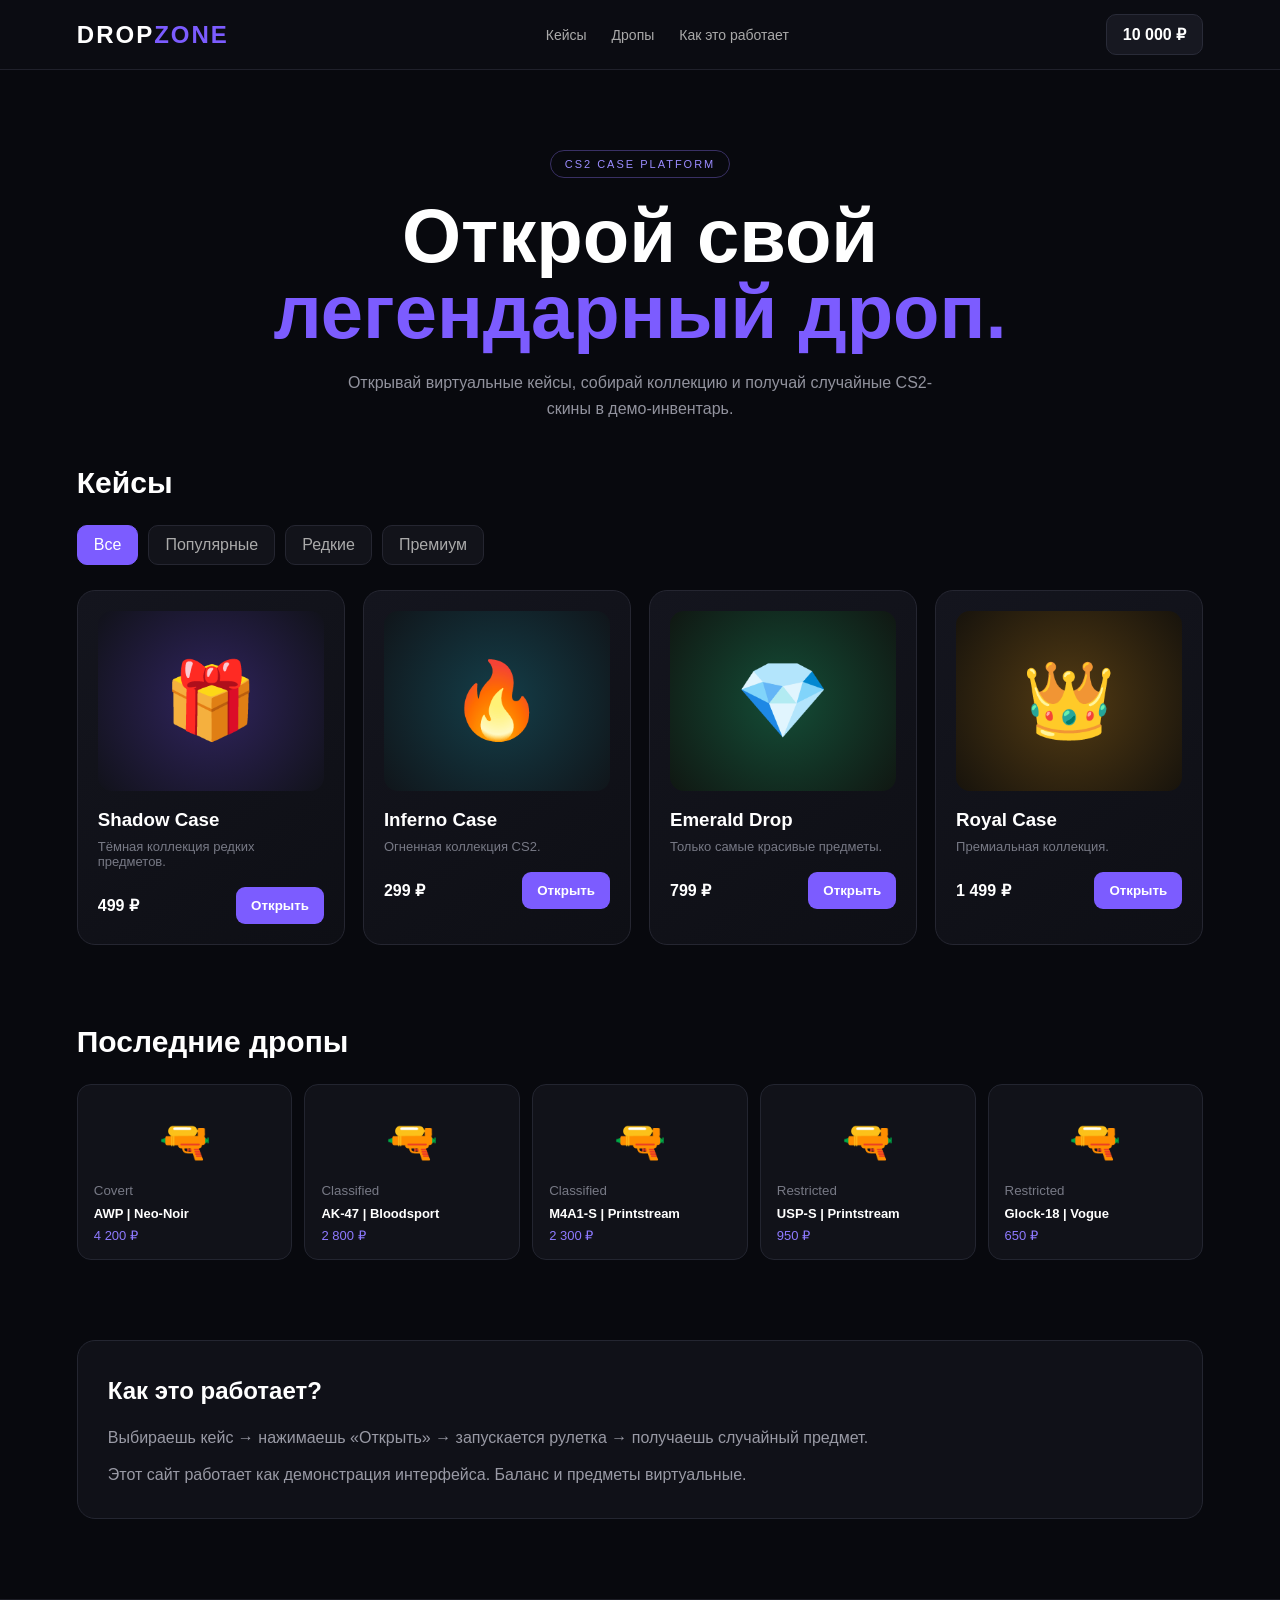
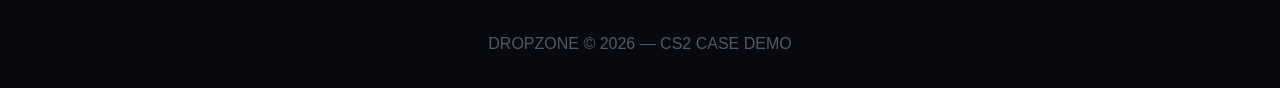
==== commit e43ea015: "Update index.html" ====
--- a/index.html
+++ b/index.html
@@ -1,834 +1,953 @@
 <!DOCTYPE html>
 <html lang="ru">
 <head>
-  <meta charset="UTF-8">
-  <meta name="viewport" content="width=device-width, initial-scale=1.0">
-  <title>DROPZONE — CS2 Cases</title>
-
-  <link rel="preconnect" href="https://fonts.googleapis.com">
-  <link rel="preconnect" href="https://fonts.gstatic.com" crossorigin>
-  <link href="https://fonts.googleapis.com/css2?family=Inter:wght@400;500;600;700;800;900&display=swap" rel="stylesheet">
-
-  <style>
-    * {
-      box-sizing: border-box;
-      margin: 0;
-      padding: 0;
+<meta charset="UTF-8">
+<meta name="viewport" content="width=device-width, initial-scale=1.0">
+
+<title>DROPZONE — CS2 Cases</title>
+
+<style>
+* {
+  box-sizing: border-box;
+  margin: 0;
+  padding: 0;
+}
+
+body {
+  font-family: Arial, sans-serif;
+  background: #08090e;
+  color: #fff;
+  min-height: 100vh;
+}
+
+button {
+  font-family: inherit;
+}
+
+.header {
+  height: 70px;
+  display: flex;
+  align-items: center;
+  justify-content: space-between;
+  padding: 0 6%;
+  border-bottom: 1px solid #20212b;
+  background: #0b0c12;
+  position: sticky;
+  top: 0;
+  z-index: 100;
+}
+
+.logo {
+  font-size: 24px;
+  font-weight: 900;
+  letter-spacing: 2px;
+}
+
+.logo span {
+  color: #7c5cff;
+}
+
+.nav {
+  display: flex;
+  gap: 25px;
+}
+
+.nav a {
+  color: #aaa;
+  text-decoration: none;
+  font-size: 14px;
+}
+
+.nav a:hover {
+  color: #fff;
+}
+
+.balance {
+  background: #171821;
+  border: 1px solid #292b38;
+  padding: 10px 16px;
+  border-radius: 10px;
+  font-weight: bold;
+}
+
+.hero {
+  padding: 80px 6% 45px;
+  text-align: center;
+}
+
+.badge {
+  display: inline-block;
+  color: #9b8cff;
+  border: 1px solid #393064;
+  padding: 7px 14px;
+  border-radius: 30px;
+  font-size: 11px;
+  letter-spacing: 2px;
+  margin-bottom: 20px;
+}
+
+.hero h1 {
+  font-size: clamp(38px, 8vw, 76px);
+  line-height: 1;
+  margin-bottom: 20px;
+}
+
+.hero h1 span {
+  color: #7c5cff;
+}
+
+.hero p {
+  color: #92939e;
+  max-width: 600px;
+  margin: auto;
+  line-height: 1.6;
+}
+
+.section {
+  width: 88%;
+  max-width: 1200px;
+  margin: 0 auto 80px;
+}
+
+.section-title {
+  font-size: 30px;
+  margin-bottom: 25px;
+}
+
+.categories {
+  display: flex;
+  gap: 10px;
+  overflow-x: auto;
+  margin-bottom: 25px;
+}
+
+.category {
+  background: #12131a;
+  border: 1px solid #252631;
+  color: #aaa;
+  padding: 10px 16px;
+  border-radius: 10px;
+  white-space: nowrap;
+}
+
+.category.active {
+  background: #7c5cff;
+  border-color: #7c5cff;
+  color: white;
+}
+
+.cases {
+  display: grid;
+  grid-template-columns: repeat(4, 1fr);
+  gap: 18px;
+}
+
+.case {
+  background: linear-gradient(145deg, #14151e, #0e0f15);
+  border: 1px solid #252631;
+  border-radius: 18px;
+  padding: 20px;
+  transition: .25s;
+}
+
+.case:hover {
+  transform: translateY(-6px);
+  border-color: #6650c8;
+}
+
+.case-art {
+  height: 180px;
+  border-radius: 14px;
+  display: flex;
+  align-items: center;
+  justify-content: center;
+  font-size: 75px;
+  background: radial-gradient(circle, #30245e, #11121a);
+  margin-bottom: 18px;
+}
+
+.case:nth-child(2) .case-art {
+  background: radial-gradient(circle, #143e49, #10151a);
+}
+
+.case:nth-child(3) .case-art {
+  background: radial-gradient(circle, #144d37, #101712);
+}
+
+.case:nth-child(4) .case-art {
+  background: radial-gradient(circle, #533b13, #17130c);
+}
+
+.case h3 {
+  margin-bottom: 8px;
+}
+
+.case p {
+  color: #777985;
+  font-size: 13px;
+  margin-bottom: 18px;
+}
+
+.case-bottom {
+  display: flex;
+  align-items: center;
+  justify-content: space-between;
+}
+
+.price {
+  font-weight: bold;
+}
+
+.open-btn {
+  border: none;
+  background: #7c5cff;
+  color: white;
+  padding: 11px 15px;
+  border-radius: 9px;
+  font-weight: bold;
+  cursor: pointer;
+}
+
+.open-btn:hover {
+  background: #9278ff;
+}
+
+.drops {
+  display: grid;
+  grid-template-columns: repeat(5, 1fr);
+  gap: 12px;
+}
+
+.drop {
+  background: #111219;
+  border: 1px solid #232530;
+  border-radius: 14px;
+  padding: 16px;
+}
+
+.drop-img {
+  height: 80px;
+  display: flex;
+  align-items: center;
+  justify-content: center;
+  font-size: 42px;
+}
+
+.drop small {
+  color: #777985;
+}
+
+.drop strong {
+  display: block;
+  margin: 7px 0;
+  font-size: 13px;
+}
+
+.drop-price {
+  color: #8e7aff;
+  font-size: 13px;
+}
+
+.info {
+  background: #101118;
+  border: 1px solid #242631;
+  border-radius: 18px;
+  padding: 30px;
+  line-height: 1.7;
+  color: #999aa5;
+}
+
+.info h2 {
+  color: white;
+  margin-bottom: 12px;
+}
+
+.footer {
+  text-align: center;
+  padding: 35px;
+  color: #555762;
+  border-top: 1px solid #1c1d25;
+}
+
+/* MODAL */
+
+.modal {
+  position: fixed;
+  inset: 0;
+  z-index: 9999;
+  background: rgba(0,0,0,.88);
+  backdrop-filter: blur(10px);
+  display: flex;
+  align-items: center;
+  justify-content: center;
+  padding: 15px;
+}
+
+.modal-box {
+  width: 100%;
+  max-width: 1050px;
+  background: #101117;
+  border: 1px solid #292b38;
+  border-radius: 22px;
+  padding: 25px;
+  overflow: hidden;
+  box-shadow: 0 30px 100px rgba(0,0,0,.7);
+}
+
+.modal-title {
+  text-align: center;
+  color: #999aa5;
+  font-size: 12px;
+  letter-spacing: 3px;
+  margin-bottom: 22px;
+}
+
+.roulette {
+  position: relative;
+  height: 210px;
+  background: #08090e;
+  border-radius: 15px;
+  overflow: hidden;
+}
+
+.pointer {
+  position: absolute;
+  z-index: 10;
+  left: 50%;
+  top: 0;
+  bottom: 0;
+  width: 3px;
+  background: white;
+  transform: translateX(-50%);
+  box-shadow: 0 0 20px #7c5cff;
+}
+
+.pointer:before {
+  content: "";
+  position: absolute;
+  top: 0;
+  left: 50%;
+  transform: translateX(-50%);
+  border-left: 9px solid transparent;
+  border-right: 9px solid transparent;
+  border-top: 13px solid white;
+}
+
+.track {
+  position: absolute;
+  top: 10px;
+  left: 0;
+  height: 190px;
+  display: flex;
+  transform: translateX(0);
+  transition: transform 5s cubic-bezier(.08,.7,.12,1);
+}
+
+.roulette-card {
+  width: 170px;
+  min-width: 170px;
+  height: 190px;
+  padding: 15px;
+  text-align: center;
+  border-right: 1px solid #1e2029;
+  background: linear-gradient(
+    180deg,
+    rgba(124,92,255,.14),
+    rgba(255,255,255,.015)
+  );
+}
+
+.roulette-img {
+  height: 70px;
+  display: flex;
+  align-items: center;
+  justify-content: center;
+  font-size: 45px;
+}
+
+.roulette-rarity {
+  color: #9b8cff;
+  font-size: 10px;
+  letter-spacing: 1px;
+  text-transform: uppercase;
+}
+
+.roulette-name {
+  margin-top: 7px;
+  font-size: 12px;
+  font-weight: bold;
+  white-space: nowrap;
+  overflow: hidden;
+  text-overflow: ellipsis;
+}
+
+.roulette-price {
+  color: #777985;
+  font-size: 12px;
+  margin-top: 7px;
+}
+
+.result {
+  text-align: center;
+  min-height: 100px;
+  padding-top: 20px;
+}
+
+.result-rarity {
+  color: #9b8cff;
+  font-size: 11px;
+  letter-spacing: 3px;
+  text-transform: uppercase;
+}
+
+.result-name {
+  font-size: 23px;
+  font-weight: bold;
+  margin-top: 7px;
+}
+
+.result-price {
+  color: #9b8cff;
+  font-size: 18px;
+  margin-top: 7px;
+}
+
+.take-btn {
+  margin-top: 15px;
+  padding: 12px 30px;
+  border: none;
+  border-radius: 10px;
+  background: white;
+  color: #111;
+  font-weight: bold;
+  cursor: pointer;
+}
+
+/* MOBILE */
+
+@media (max-width: 850px) {
+
+  .nav {
+    display: none;
+  }
+
+  .cases {
+    grid-template-columns: repeat(2, 1fr);
+  }
+
+  .drops {
+    grid-template-columns: repeat(2, 1fr);
+  }
+
+}
+
+@media (max-width: 550px) {
+
+  .header {
+    padding: 0 4%;
+  }
+
+  .balance {
+    font-size: 12px;
+    padding: 8px 10px;
+  }
+
+  .hero {
+    padding: 55px 5% 35px;
+  }
+
+  .section {
+    width: 92%;
+  }
+
+  .cases {
+    grid-template-columns: 1fr;
+  }
+
+  .drops {
+    grid-template-columns: 1fr 1fr;
+  }
+
+  .case-art {
+    height: 150px;
+  }
+
+  .modal-box {
+    padding: 15px 8px;
+  }
+
+  .roulette-card {
+    width: 145px;
+    min-width: 145px;
+  }
+
+}
+</style>
+</head>
+
+<body>
+
+<header class="header">
+
+  <div class="logo">
+    DROP<span>ZONE</span>
+  </div>
+
+  <nav class="nav">
+    <a href="#cases">Кейсы</a>
+    <a href="#drops">Дропы</a>
+    <a href="#how">Как это работает</a>
+  </nav>
+
+  <div class="balance" id="balance">
+    10 000 ₽
+  </div>
+
+</header>
+
+<section class="hero">
+
+  <div class="badge">
+    CS2 CASE PLATFORM
+  </div>
+
+  <h1>
+    Открой свой<br>
+    <span>легендарный дроп.</span>
+  </h1>
+
+  <p>
+    Открывай виртуальные кейсы, собирай коллекцию
+    и получай случайные CS2-скины в демо-инвентарь.
+  </p>
+
+</section>
+
+<section class="section" id="cases">
+
+  <h2 class="section-title">
+    Кейсы
+  </h2>
+
+  <div class="categories">
+    <div class="category active">Все</div>
+    <div class="category">Популярные</div>
+    <div class="category">Редкие</div>
+    <div class="category">Премиум</div>
+  </div>
+
+  <div class="cases">
+
+    <div class="case">
+
+      <div class="case-art">
+        🎁
+      </div>
+
+      <h3>Shadow Case</h3>
+
+      <p>
+        Тёмная коллекция редких предметов.
+      </p>
+
+      <div class="case-bottom">
+
+        <div class="price">
+          499 ₽
+        </div>
+
+        <button class="open-btn"
+                onclick="openCase(499)">
+          Открыть
+        </button>
+
+      </div>
+
+    </div>
+
+    <div class="case">
+
+      <div class="case-art">
+        🔥
+      </div>
+
+      <h3>Inferno Case</h3>
+
+      <p>
+        Огненная коллекция CS2.
+      </p>
+
+      <div class="case-bottom">
+
+        <div class="price">
+          299 ₽
+        </div>
+
+        <button class="open-btn"
+                onclick="openCase(299)">
+          Открыть
+        </button>
+
+      </div>
+
+    </div>
+
+    <div class="case">
+
+      <div class="case-art">
+        💎
+      </div>
+
+      <h3>Emerald Drop</h3>
+
+      <p>
+        Только самые красивые предметы.
+      </p>
+
+      <div class="case-bottom">
+
+        <div class="price">
+          799 ₽
+        </div>
+
+        <button class="open-btn"
+                onclick="openCase(799)">
+          Открыть
+        </button>
+
+      </div>
+
+    </div>
+
+    <div class="case">
+
+      <div class="case-art">
+        👑
+      </div>
+
+      <h3>Royal Case</h3>
+
+      <p>
+        Премиальная коллекция.
+      </p>
+
+      <div class="case-bottom">
+
+        <div class="price">
+          1 499 ₽
+        </div>
+
+        <button class="open-btn"
+                onclick="openCase(1499)">
+          Открыть
+        </button>
+
+      </div>
+
+    </div>
+
+  </div>
+
+</section>
+
+<section class="section" id="drops">
+
+  <h2 class="section-title">
+    Последние дропы
+  </h2>
+
+  <div class="drops">
+
+    <div class="drop">
+      <div class="drop-img">🔫</div>
+      <small>Covert</small>
+      <strong>AWP | Neo-Noir</strong>
+      <div class="drop-price">4 200 ₽</div>
+    </div>
+
+    <div class="drop">
+      <div class="drop-img">🔫</div>
+      <small>Classified</small>
+      <strong>AK-47 | Bloodsport</strong>
+      <div class="drop-price">2 800 ₽</div>
+    </div>
+
+    <div class="drop">
+      <div class="drop-img">🔫</div>
+      <small>Classified</small>
+      <strong>M4A1-S | Printstream</strong>
+      <div class="drop-price">2 300 ₽</div>
+    </div>
+
+    <div class="drop">
+      <div class="drop-img">🔫</div>
+      <small>Restricted</small>
+      <strong>USP-S | Printstream</strong>
+      <div class="drop-price">950 ₽</div>
+    </div>
+
+    <div class="drop">
+      <div class="drop-img">🔫</div>
+      <small>Restricted</small>
+      <strong>Glock-18 | Vogue</strong>
+      <div class="drop-price">650 ₽</div>
+    </div>
+
+  </div>
+
+</section>
+
+<section class="section" id="how">
+
+  <div class="info">
+
+    <h2>
+      Как это работает?
+    </h2>
+
+    <p>
+      Выбираешь кейс → нажимаешь «Открыть» →
+      запускается рулетка → получаешь случайный предмет.
+    </p>
+
+    <p style="margin-top:10px">
+      Этот сайт работает как демонстрация интерфейса.
+      Баланс и предметы виртуальные.
+    </p>
+
+  </div>
+
+</section>
+
+<footer class="footer">
+  DROPZONE © 2026 — CS2 CASE DEMO
+</footer>
+
+
+<script>
+
+const skins = [
+
+  {
+    name: "AWP | Neo-Noir",
+    rarity: "Covert",
+    price: 4200,
+    emoji: "🔫"
+  },
+
+  {
+    name: "AK-47 | Bloodsport",
+    rarity: "Classified",
+    price: 2800,
+    emoji: "🔫"
+  },
+
+  {
+    name: "M4A1-S | Printstream",
+    rarity: "Classified",
+    price: 2300,
+    emoji: "🔫"
+  },
+
+  {
+    name: "USP-S | Printstream",
+    rarity: "Restricted",
+    price: 950,
+    emoji: "🔫"
+  },
+
+  {
+    name: "Glock-18 | Vogue",
+    rarity: "Restricted",
+    price: 650,
+    emoji: "🔫"
+  },
+
+  {
+    name: "MP9 | Starlight Protector",
+    rarity: "Mil-Spec",
+    price: 280,
+    emoji: "🔫"
+  }
+
+];
+
+let balance = 10000;
+
+
+function openCase(price) {
+
+  if (balance < price) {
+
+    alert("Недостаточно виртуального баланса!");
+
+    return;
+  }
+
+
+  balance -= price;
+
+
+  document.getElementById("balance").textContent =
+    balance.toLocaleString("ru-RU") + " ₽";
+
+
+  const winner =
+    skins[Math.floor(Math.random() * skins.length)];
+
+
+  const modal =
+    document.createElement("div");
+
+  modal.className = "modal";
+
+
+  modal.innerHTML = `
+
+    <div class="modal-box">
+
+      <div class="modal-title">
+        ОТКРЫТИЕ КЕЙСА
+      </div>
+
+      <div class="roulette">
+
+        <div class="pointer"></div>
+
+        <div class="track" id="track"></div>
+
+      </div>
+
+      <div class="result" id="result">
+        <span style="color:#777">
+          Открываем...
+        </span>
+      </div>
+
+    </div>
+
+  `;
+
+
+  document.body.appendChild(modal);
+
+
+  const track =
+    document.getElementById("track");
+
+
+  const cards = [];
+
+  for (let i = 0; i < 45; i++) {
+
+    let skin;
+
+    if (i === 36) {
+
+      skin = winner;
+
+    } else {
+
+      skin =
+        skins[Math.floor(Math.random() * skins.length)];
+
     }
 
-    body {
-      font-family: Inter, sans-serif;
-      background:
-        radial-gradient(circle at 50% -10%, #26304a 0, transparent 35%),
-        #07090e;
-      color: #fff;
-      min-height: 100vh;
-    }
-
-    a {
-      color: inherit;
-      text-decoration: none;
-    }
-
-    button {
-      font: inherit;
-      cursor: pointer;
-    }
-
-    .container {
-      width: min(1180px, calc(100% - 28px));
-      margin: auto;
-    }
-
-    header {
-      position: sticky;
-      top: 0;
-      z-index: 50;
-      background: rgba(7,9,14,.86);
-      backdrop-filter: blur(18px);
-      border-bottom: 1px solid #202532;
-    }
-
-    nav {
-      height: 70px;
-      display: flex;
-      align-items: center;
-      justify-content: space-between;
-      gap: 20px;
-    }
-
-    .logo {
-      font-size: 23px;
-      font-weight: 900;
-      letter-spacing: -1px;
-    }
-
-    .logo span {
-      color: #7c5cff;
-    }
-
-    .links {
-      display: flex;
-      gap: 28px;
-      color: #9299aa;
-      font-size: 13px;
-      font-weight: 600;
-    }
-
-    .links a:hover {
-      color: #fff;
-    }
-
-    .balance {
-      padding: 10px 15px;
-      border: 1px solid #292f3d;
-      border-radius: 12px;
-      background: #10131b;
-      color: #aeb5c5;
-      font-size: 13px;
-    }
-
-    .balance strong {
-      color: #fff;
-    }
-
-    .hero {
-      padding: 70px 0 45px;
-      text-align: center;
-    }
-
-    .tag {
-      display: inline-block;
-      padding: 7px 12px;
-      border: 1px solid #30374a;
-      border-radius: 100px;
-      color: #9ca4b7;
-      background: #0d1018;
-      font-size: 11px;
-      font-weight: 700;
-      text-transform: uppercase;
-      letter-spacing: 1px;
-    }
-
-    h1 {
-      margin-top: 22px;
-      font-size: clamp(42px, 8vw, 82px);
-      line-height: .95;
-      letter-spacing: -4px;
-      font-weight: 900;
-    }
-
-    h1 span {
-      color: #7c5cff;
-      text-shadow: 0 0 35px rgba(124,92,255,.35);
-    }
-
-    .hero p {
-      max-width: 560px;
-      margin: 22px auto 0;
-      color: #7f8799;
-      font-size: 15px;
-      line-height: 1.7;
-    }
-
-    .stats {
-      display: flex;
-      justify-content: center;
-      gap: 10px;
-      margin-top: 30px;
-      flex-wrap: wrap;
-    }
-
-    .stat {
-      padding: 10px 16px;
-      background: #0e1118;
-      border: 1px solid #222837;
-      border-radius: 10px;
-      color: #8c94a7;
-      font-size: 12px;
-    }
-
-    .stat b {
-      color: white;
-    }
-
-    section {
-      padding: 45px 0;
-    }
-
-    .section-title {
-      display: flex;
-      align-items: end;
-      justify-content: space-between;
-      margin-bottom: 22px;
-    }
-
-    .section-title h2 {
-      font-size: 28px;
-      letter-spacing: -1px;
-    }
-
-    .section-title span {
-      color: #697184;
-      font-size: 12px;
-    }
-
-    .categories {
-      display: flex;
-      gap: 8px;
-      overflow-x: auto;
-      padding-bottom: 8px;
-      margin-bottom: 25px;
-    }
-
-    .category {
-      white-space: nowrap;
-      padding: 10px 15px;
-      border: 1px solid #242a38;
-      background: #0d1017;
-      border-radius: 9px;
-      color: #8991a4;
-      font-size: 12px;
-      font-weight: 700;
-    }
-
-    .category.active,
-    .category:hover {
-      color: #fff;
-      border-color: #6750dc;
-      background: #17132a;
-    }
-
-    .cases {
-      display: grid;
-      grid-template-columns: repeat(4, 1fr);
-      gap: 14px;
-    }
-
-    .case {
-      position: relative;
-      min-height: 285px;
-      overflow: hidden;
-      border: 1px solid #252b39;
-      border-radius: 15px;
-      background: linear-gradient(145deg,#151924,#0b0e14);
-      transition: .25s;
-    }
-
-    .case:hover {
-      transform: translateY(-5px);
-      border-color: #6750dc;
-      box-shadow: 0 15px 45px rgba(0,0,0,.3);
-    }
-
-    .case-top {
-      position: absolute;
-      top: 13px;
-      left: 13px;
-      z-index: 2;
-      padding: 5px 8px;
-      border-radius: 6px;
-      background: rgba(0,0,0,.4);
-      color: #9da5b7;
-      font-size: 9px;
-      font-weight: 800;
-      text-transform: uppercase;
-    }
-
-    .case-art {
-      height: 180px;
-      display: flex;
-      justify-content: center;
-      align-items: center;
-      background:
-        radial-gradient(circle, rgba(124,92,255,.28), transparent 55%);
-    }
-
-    .case:nth-child(2) .case-art {
-      background:
-        radial-gradient(circle, rgba(255,117,74,.25), transparent 55%);
-    }
-
-    .case:nth-child(3) .case-art {
-      background:
-        radial-gradient(circle, rgba(42,211,176,.22), transparent 55%);
-    }
-
-    .case:nth-child(4) .case-art {
-      background:
-        radial-gradient(circle, rgba(240,74,167,.23), transparent 55%);
-    }
-
-    .box {
-      width: 105px;
-      height: 105px;
-      border: 1px solid #7c5cff;
-      border-radius: 16px;
-      background: linear-gradient(145deg,#30256b,#111322);
-      transform: rotate(-7deg);
-      box-shadow: 0 20px 50px rgba(124,92,255,.28);
-      display: flex;
-      align-items: center;
-      justify-content: center;
-      font-size: 38px;
-    }
-
-    .case:nth-child(2) .box {
-      border-color: #ff754a;
-      background: linear-gradient(145deg,#65301e,#15100f);
-      box-shadow: 0 20px 50px rgba(255,117,74,.22);
-    }
-
-    .case:nth-child(3) .box {
-      border-color: #2ad3b0;
-      background: linear-gradient(145deg,#174f47,#0d1515);
-    }
-
-    .case:nth-child(4) .box {
-      border-color: #f04aa7;
-      background: linear-gradient(145deg,#5d1943,#160d14);
-    }
-
-    .case-info {
-      padding: 16px;
-    }
-
-    .case-name {
-      font-weight: 800;
-      font-size: 15px;
-    }
-
-    .case-desc {
-      margin-top: 5px;
-      color: #666f81;
-      font-size: 10px;
-    }
-
-    .case-bottom {
-      display: flex;
-      justify-content: space-between;
-      align-items: center;
-      margin-top: 14px;
-    }
-
-    .price {
-      font-size: 13px;
-      font-weight: 800;
-    }
-
-    .open {
-      border: 0;
-      border-radius: 8px;
-      padding: 9px 13px;
-      background: #7658f4;
-      color: white;
-      font-size: 11px;
-      font-weight: 800;
-      transition: .2s;
-    }
-
-    .open:hover {
-      background: #8b72ff;
-      transform: scale(1.04);
-    }
-
-    .drops {
-      display: grid;
-      grid-template-columns: repeat(5, 1fr);
-      gap: 10px;
-    }
-
-    .skin {
-      padding: 15px;
-      min-height: 145px;
-      border: 1px solid #202633;
-      border-radius: 12px;
-      background: #0d1016;
-    }
-
-    .skin-image {
-      height: 70px;
-      display: flex;
-      align-items: center;
-      justify-content: center;
-      font-size: 35px;
-    }
-
-    .skin-name {
-      font-size: 11px;
-      font-weight: 700;
-      margin-top: 8px;
-    }
-
-    .skin-price {
-      color: #697184;
-      font-size: 10px;
-      margin-top: 5px;
-    }
-
-    .purple {
-      border-color: rgba(160,80,255,.35);
-    }
-
-    .pink {
-      border-color: rgba(255,70,180,.35);
-    }
-
-    .red {
-      border-color: rgba(255,70,70,.35);
-    }
-
-    .info {
-      display: grid;
-      grid-template-columns: repeat(3, 1fr);
-      gap: 12px;
-    }
-
-    .info-card {
-      padding: 25px;
-      border: 1px solid #202633;
-      border-radius: 14px;
-      background: #0d1016;
-    }
-
-    .info-card b {
-      font-size: 15px;
-    }
-
-    .info-card p {
-      color: #687184;
-      font-size: 12px;
-      line-height: 1.6;
-      margin-top: 9px;
-    }
-
-    footer {
-      margin-top: 50px;
-      border-top: 1px solid #202633;
-      padding: 25px 0;
-      color: #545c6d;
-      font-size: 11px;
-    }
-
-    .footer-inner {
-      display: flex;
-      justify-content: space-between;
-    }
-
-    .modal {
-      position: fixed;
-      inset: 0;
-      z-index: 100;
-      background: rgba(0,0,0,.75);
-      backdrop-filter: blur(8px);
-      display: none;
-      align-items: center;
-      justify-content: center;
-      padding: 20px;
-    }
-
-    .modal.show {
-      display: flex;
-    }
-
-    .modal-box {
-      width: min(470px,100%);
-      padding: 35px;
-      text-align: center;
-      border: 1px solid #353c50;
-      border-radius: 20px;
-      background: #0d1018;
-      box-shadow: 0 30px 100px rgba(0,0,0,.6);
-    }
-
-    .modal-box h3 {
-      font-size: 25px;
-    }
-
-    .result {
-      margin: 25px 0;
-      padding: 25px;
-      border: 1px solid #7658f4;
-      border-radius: 14px;
-      background: #15112a;
-    }
-
-    .result-icon {
-      font-size: 55px;
-    }
-
-    .result-name {
-      margin-top: 10px;
-      font-size: 17px;
-      font-weight: 800;
-    }
-
-    .close {
-      border: 1px solid #303747;
-      background: transparent;
-      color: #a2a9b8;
-      padding: 11px 20px;
-      border-radius: 9px;
-    }
-
-    @media (max-width: 900px) {
-      .cases {
-        grid-template-columns: repeat(2, 1fr);
-      }
-
-      .drops {
-        grid-template-columns: repeat(3, 1fr);
-      }
-
-      .info {
-        grid-template-columns: 1fr;
-      }
-
-      .links {
-        display: none;
-      }
-    }
-
-    @media (max-width: 560px) {
-      .hero {
-        padding-top: 50px;
-      }
-
-      h1 {
-        letter-spacing: -2px;
-      }
-
-      .cases {
-        grid-template-columns: 1fr 1fr;
-        gap: 9px;
-      }
-
-      .case {
-        min-height: 260px;
-      }
-
-      .case-art {
-        height: 155px;
-      }
-
-      .box {
-        width: 80px;
-        height: 80px;
-        font-size: 30px;
-      }
-
-      .case-info {
-        padding: 12px;
-      }
-
-      .case-name {
-        font-size: 12px;
-      }
-
-      .open {
-        padding: 8px 9px;
-      }
-
-      .drops {
-        grid-template-columns: 1fr 1fr;
-      }
-
-      .balance {
-        font-size: 11px;
-      }
-    }
-  </style>
-</head>
-
-<body>
-
-<header>
-  <div class="container">
-    <nav>
-      <a class="logo" href="#">DROP<span>ZONE</span></a>
-
-      <div class="links">
-        <a href="#cases">Кейсы</a>
-        <a href="#drops">Дропы</a>
-        <a href="#about">Как это работает</a>
-      </div>
-
-      <div class="balance">
-        Баланс: <strong>10 000 ₽</strong>
-      </div>
-    </nav>
-  </div>
-</header>
-
-<main>
-
-  <section class="hero">
-    <div class="container">
-
-      <div class="tag">CS2 CASE PLATFORM</div>
-
-      <h1>
-        Открой свой<br>
-        <span>легендарный дроп.</span>
-      </h1>
-
-      <p>
-        Виртуальные кейсы с коллекцией популярных
-        CS2-скинов. Выбирай кейс, открывай и собирай
-        свой инвентарь.
-      </p>
-
-      <div class="stats">
-        <div class="stat"><b>2 481</b> открытий сегодня</div>
-        <div class="stat"><b>128</b> предметов</div>
-        <div class="stat"><b>24/7</b> DROP</div>
-      </div>
-
-    </div>
-  </section>
-
-
-  <section id="cases">
-    <div class="container">
-
-      <div class="section-title">
-        <h2>Кейсы</h2>
-        <span>Выбери свой дроп</span>
-      </div>
-
-      <div class="categories">
-        <div class="category active">Все</div>
-        <div class="category">Популярные</div>
-        <div class="category">Ножи</div>
-        <div class="category">Перчатки</div>
-        <div class="category">AK-47</div>
-        <div class="category">AWP</div>
-      </div>
-
-      <div class="cases">
-
-        <div class="case">
-          <div class="case-top">HOT</div>
-          <div class="case-art">
-            <div class="box">🔪</div>
-          </div>
-          <div class="case-info">
-            <div class="case-name">Shadow Case</div>
-            <div class="case-desc">Ножи · Перчатки · Редкие скины</div>
-            <div class="case-bottom">
-              <div class="price">499 ₽</div>
-              <button class="open" onclick="openCase('Shadow Case','🔪 Karambit | Night','12 450 ₽')">
-                ОТКРЫТЬ
-              </button>
-            </div>
-          </div>
-        </div>
-
-        <div class="case">
-          <div class="case-top">NEW</div>
-          <div class="case-art">
-            <div class="box">🔫</div>
-          </div>
-          <div class="case-info">
-            <div class="case-name">Inferno Case</div>
-            <div class="case-desc">AK-47 · M4A1-S · AWP</div>
-            <div class="case-bottom">
-              <div class="price">299 ₽</div>
-              <button class="open" onclick="openCase('Inferno Case','🔫 AK-47 | Redline','4 890 ₽')">
-                ОТКРЫТЬ
-              </button>
-            </div>
-          </div>
-        </div>
-
-        <div class="case">
-          <div class="case-top">POPULAR</div>
-          <div class="case-art">
-            <div class="box">💎</div>
-          </div>
-          <div class="case-info">
-            <div class="case-name">Emerald Drop</div>
-            <div class="case-desc">Rare · Epic · Legendary</div>
-            <div class="case-bottom">
-              <div class="price">799 ₽</div>
-              <button class="open" onclick="openCase('Emerald Drop','💎 M4A1-S | Printstream','9 990 ₽')">
-                ОТКРЫТЬ
-              </button>
-            </div>
-          </div>
-        </div>
-
-        <div class="case">
-          <div class="case-top">EPIC</div>
-          <div class="case-art">
-            <div class="box">🧤</div>
-          </div>
-          <div class="case-info">
-            <div class="case-name">Royal Case</div>
-            <div class="case-desc">Перчатки · Ножи · Covert</div>
-            <div class="case-bottom">
-              <div class="price">1 499 ₽</div>
-              <button class="open" onclick="openCase('Royal Case','🧤 Sport Gloves | Vice','28 500 ₽')">
-                ОТКРЫТЬ
-              </button>
-            </div>
-          </div>
-        </div>
-
-      </div>
-    </div>
-  </section>
-
-
-  <section id="drops">
-    <div class="container">
-
-      <div class="section-title">
-        <h2>Последние дропы</h2>
-        <span>Что выпадает игрокам</span>
-      </div>
-
-      <div class="drops">
-
-        <div class="skin purple">
-          <div class="skin-image">🔫</div>
-          <div class="skin-name">AWP | Neo-Noir</div>
-          <div class="skin-price">≈ 3 200 ₽</div>
-        </div>
-
-        <div class="skin pink">
-          <div class="skin-image">🔪</div>
-          <div class="skin-name">Karambit | Fade</div>
-          <div class="skin-price">≈ 25 900 ₽</div>
-        </div>
-
-        <div class="skin red">
-          <div class="skin-image">🔫</div>
-          <div class="skin-name">AK-47 | Bloodsport</div>
-          <div class="skin-price">≈ 7 450 ₽</div>
-        </div>
-
-        <div class="skin purple">
-          <div class="skin-image">🔫</div>
-          <div class="skin-name">M4A1-S | Printstream</div>
-          <div class="skin-price">≈ 9 990 ₽</div>
-        </div>
-
-        <div class="skin pink">
-          <div class="skin-image">🧤</div>
-          <div class="skin-name">Sport Gloves | Vice</div>
-          <div class="skin-price">≈ 28 500 ₽</div>
-        </div>
-
-      </div>
-    </div>
-  </section>
-
-
-  <section id="about">
-    <div class="container">
-
-      <div class="section-title">
-        <h2>Как это работает</h2>
-      </div>
-
-      <div class="info">
-
-        <div class="info-card">
-          <b>01 — Выбираешь кейс</b>
-          <p>
-            Найди кейс подходящей категории
-            и нажми кнопку открытия.
-          </p>
-        </div>
-
-        <div class="info-card">
-          <b>02 — Открываешь</b>
-          <p>
-            Система показывает случайный
-            виртуальный предмет из коллекции кейса.
-          </p>
-        </div>
-
-        <div class="info-card">
-          <b>03 — Собираешь коллекцию</b>
-          <p>
-            Полученные предметы отображаются
-            в твоём виртуальном инвентаре.
-          </p>
-        </div>
-
-      </div>
-
-    </div>
-  </section>
-
-</main>
-
-
-<footer>
-  <div class="container footer-inner">
-    <span>© 2026 DROPZONE</span>
-    <span>CS2 Case Experience · Demo</span>
-  </div>
-</footer>
-
-
-<div class="modal" id="modal">
-  <div class="modal-box">
-
-    <h3>🎉 Дроп получен!</h3>
-
-    <div class="result">
-      <div class="result-icon" id="resultIcon">🔪</div>
-      <div class="result-name" id="resultName">
-        Karambit | Night
-      </div>
-      <div class="skin-price" id="resultPrice">
-        12 450 ₽
-      </div>
-    </div>
-
-    <button class="close" onclick="closeModal()">
-      Забрать в инвентарь
-    </button>
-
-  </div>
-</div>
-
-
-<script>
-  function openCase(caseName, itemName, price) {
-    const modal = document.getElementById("modal");
-    const name = document.getElementById("resultName");
-    const resultPrice = document.getElementById("resultPrice");
-    const icon = document.getElementById("resultIcon");
-
-    name.textContent = itemName;
-    resultPrice.textContent = price;
-
-    if (itemName.includes("Karambit")) {
-      icon.textContent = "🔪";
-    } else if (itemName.includes("Gloves")) {
-      icon.textContent = "🧤";
-    } else if (itemName.includes("M4A1")) {
-      icon.textContent = "💎";
-    } else {
-      icon.textContent = "🔫";
-    }
-
-    modal.classList.add("show");
-  }
-
-  function closeModal() {
-    document.getElementById("modal").classList.remove("show");
-  }
-
-  document.getElementById("modal").addEventListener("click", function(e) {
-    if (e.target === this) {
-      closeModal();
-    }
+    cards.push(skin);
+
+  }
+
+
+  cards.forEach((skin) => {
+
+    const card =
+      document.createElement("div");
+
+    card.className = "roulette-card";
+
+
+    card.innerHTML = `
+
+      <div class="roulette-img">
+        ${skin.emoji}
+      </div>
+
+      <div class="roulette-rarity">
+        ${skin.rarity}
+      </div>
+
+      <div class="roulette-name">
+        ${skin.name}
+      </div>
+
+      <div class="roulette-price">
+        ${skin.price.toLocaleString("ru-RU")} ₽
+      </div>
+
+    `;
+
+
+    track.appendChild(card);
+
   });
+
+
+  /*
+    Важно:
+    ширина карточки = 170px
+    победитель = карточка №36
+  */
+
+  const cardWidth = 170;
+
+  const rouletteWidth =
+    document.querySelector(".roulette").offsetWidth;
+
+  const target =
+    (36 * cardWidth)
+    -
+    (rouletteWidth / 2)
+    +
+    (cardWidth / 2);
+
+
+  setTimeout(() => {
+
+    track.style.transform =
+      "translateX(-" + target + "px)";
+
+  }, 300);
+
+
+  setTimeout(() => {
+
+    document.getElementById("result").innerHTML = `
+
+      <div class="result-rarity">
+        ${winner.rarity}
+      </div>
+
+      <div class="result-name">
+        ${winner.name}
+      </div>
+
+      <div class="result-price">
+        ${winner.price.toLocaleString("ru-RU")} ₽
+      </div>
+
+      <button
+        class="take-btn"
+        onclick="this.closest('.modal').remove()"
+      >
+        ЗАБРАТЬ
+      </button>
+
+    `;
+
+  }, 5500);
+
+}
+
 </script>
 
 </body>
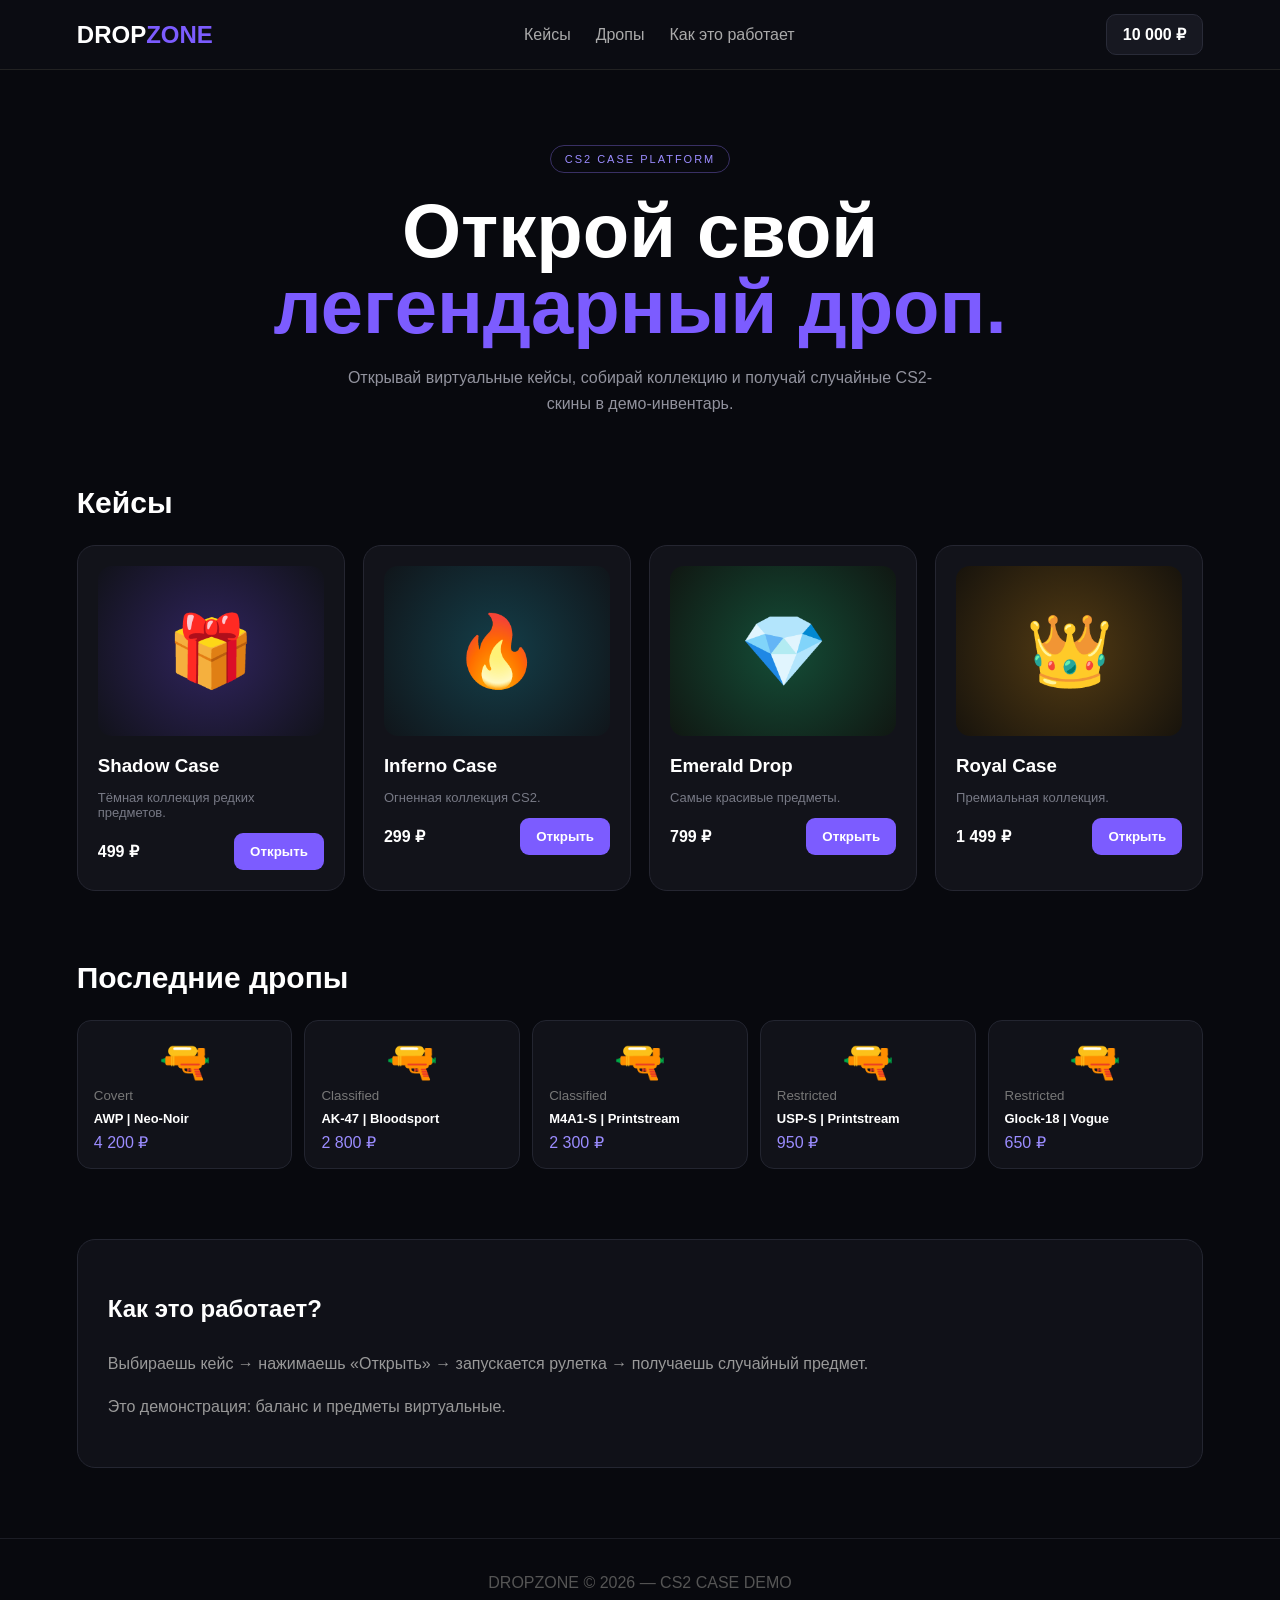
==== commit 0312f29a: "Rename DROPZONE-index.html to index.html" ====
--- a/index.html
+++ b/index.html
@@ -1,954 +1,52 @@
-<!DOCTYPE html>
+<!doctype html>
 <html lang="ru">
 <head>
-<meta charset="UTF-8">
-<meta name="viewport" content="width=device-width, initial-scale=1.0">
-
+<meta charset="utf-8">
+<meta name="viewport" content="width=device-width,initial-scale=1">
 <title>DROPZONE — CS2 Cases</title>
-
 <style>
-* {
-  box-sizing: border-box;
-  margin: 0;
-  padding: 0;
-}
-
-body {
-  font-family: Arial, sans-serif;
-  background: #08090e;
-  color: #fff;
-  min-height: 100vh;
-}
-
-button {
-  font-family: inherit;
-}
-
-.header {
-  height: 70px;
-  display: flex;
-  align-items: center;
-  justify-content: space-between;
-  padding: 0 6%;
-  border-bottom: 1px solid #20212b;
-  background: #0b0c12;
-  position: sticky;
-  top: 0;
-  z-index: 100;
-}
-
-.logo {
-  font-size: 24px;
-  font-weight: 900;
-  letter-spacing: 2px;
-}
-
-.logo span {
-  color: #7c5cff;
-}
-
-.nav {
-  display: flex;
-  gap: 25px;
-}
-
-.nav a {
-  color: #aaa;
-  text-decoration: none;
-  font-size: 14px;
-}
-
-.nav a:hover {
-  color: #fff;
-}
-
-.balance {
-  background: #171821;
-  border: 1px solid #292b38;
-  padding: 10px 16px;
-  border-radius: 10px;
-  font-weight: bold;
-}
-
-.hero {
-  padding: 80px 6% 45px;
-  text-align: center;
-}
-
-.badge {
-  display: inline-block;
-  color: #9b8cff;
-  border: 1px solid #393064;
-  padding: 7px 14px;
-  border-radius: 30px;
-  font-size: 11px;
-  letter-spacing: 2px;
-  margin-bottom: 20px;
-}
-
-.hero h1 {
-  font-size: clamp(38px, 8vw, 76px);
-  line-height: 1;
-  margin-bottom: 20px;
-}
-
-.hero h1 span {
-  color: #7c5cff;
-}
-
-.hero p {
-  color: #92939e;
-  max-width: 600px;
-  margin: auto;
-  line-height: 1.6;
-}
-
-.section {
-  width: 88%;
-  max-width: 1200px;
-  margin: 0 auto 80px;
-}
-
-.section-title {
-  font-size: 30px;
-  margin-bottom: 25px;
-}
-
-.categories {
-  display: flex;
-  gap: 10px;
-  overflow-x: auto;
-  margin-bottom: 25px;
-}
-
-.category {
-  background: #12131a;
-  border: 1px solid #252631;
-  color: #aaa;
-  padding: 10px 16px;
-  border-radius: 10px;
-  white-space: nowrap;
-}
-
-.category.active {
-  background: #7c5cff;
-  border-color: #7c5cff;
-  color: white;
-}
-
-.cases {
-  display: grid;
-  grid-template-columns: repeat(4, 1fr);
-  gap: 18px;
-}
-
-.case {
-  background: linear-gradient(145deg, #14151e, #0e0f15);
-  border: 1px solid #252631;
-  border-radius: 18px;
-  padding: 20px;
-  transition: .25s;
-}
-
-.case:hover {
-  transform: translateY(-6px);
-  border-color: #6650c8;
-}
-
-.case-art {
-  height: 180px;
-  border-radius: 14px;
-  display: flex;
-  align-items: center;
-  justify-content: center;
-  font-size: 75px;
-  background: radial-gradient(circle, #30245e, #11121a);
-  margin-bottom: 18px;
-}
-
-.case:nth-child(2) .case-art {
-  background: radial-gradient(circle, #143e49, #10151a);
-}
-
-.case:nth-child(3) .case-art {
-  background: radial-gradient(circle, #144d37, #101712);
-}
-
-.case:nth-child(4) .case-art {
-  background: radial-gradient(circle, #533b13, #17130c);
-}
-
-.case h3 {
-  margin-bottom: 8px;
-}
-
-.case p {
-  color: #777985;
-  font-size: 13px;
-  margin-bottom: 18px;
-}
-
-.case-bottom {
-  display: flex;
-  align-items: center;
-  justify-content: space-between;
-}
-
-.price {
-  font-weight: bold;
-}
-
-.open-btn {
-  border: none;
-  background: #7c5cff;
-  color: white;
-  padding: 11px 15px;
-  border-radius: 9px;
-  font-weight: bold;
-  cursor: pointer;
-}
-
-.open-btn:hover {
-  background: #9278ff;
-}
-
-.drops {
-  display: grid;
-  grid-template-columns: repeat(5, 1fr);
-  gap: 12px;
-}
-
-.drop {
-  background: #111219;
-  border: 1px solid #232530;
-  border-radius: 14px;
-  padding: 16px;
-}
-
-.drop-img {
-  height: 80px;
-  display: flex;
-  align-items: center;
-  justify-content: center;
-  font-size: 42px;
-}
-
-.drop small {
-  color: #777985;
-}
-
-.drop strong {
-  display: block;
-  margin: 7px 0;
-  font-size: 13px;
-}
-
-.drop-price {
-  color: #8e7aff;
-  font-size: 13px;
-}
-
-.info {
-  background: #101118;
-  border: 1px solid #242631;
-  border-radius: 18px;
-  padding: 30px;
-  line-height: 1.7;
-  color: #999aa5;
-}
-
-.info h2 {
-  color: white;
-  margin-bottom: 12px;
-}
-
-.footer {
-  text-align: center;
-  padding: 35px;
-  color: #555762;
-  border-top: 1px solid #1c1d25;
-}
-
-/* MODAL */
-
-.modal {
-  position: fixed;
-  inset: 0;
-  z-index: 9999;
-  background: rgba(0,0,0,.88);
-  backdrop-filter: blur(10px);
-  display: flex;
-  align-items: center;
-  justify-content: center;
-  padding: 15px;
-}
-
-.modal-box {
-  width: 100%;
-  max-width: 1050px;
-  background: #101117;
-  border: 1px solid #292b38;
-  border-radius: 22px;
-  padding: 25px;
-  overflow: hidden;
-  box-shadow: 0 30px 100px rgba(0,0,0,.7);
-}
-
-.modal-title {
-  text-align: center;
-  color: #999aa5;
-  font-size: 12px;
-  letter-spacing: 3px;
-  margin-bottom: 22px;
-}
-
-.roulette {
-  position: relative;
-  height: 210px;
-  background: #08090e;
-  border-radius: 15px;
-  overflow: hidden;
-}
-
-.pointer {
-  position: absolute;
-  z-index: 10;
-  left: 50%;
-  top: 0;
-  bottom: 0;
-  width: 3px;
-  background: white;
-  transform: translateX(-50%);
-  box-shadow: 0 0 20px #7c5cff;
-}
-
-.pointer:before {
-  content: "";
-  position: absolute;
-  top: 0;
-  left: 50%;
-  transform: translateX(-50%);
-  border-left: 9px solid transparent;
-  border-right: 9px solid transparent;
-  border-top: 13px solid white;
-}
-
-.track {
-  position: absolute;
-  top: 10px;
-  left: 0;
-  height: 190px;
-  display: flex;
-  transform: translateX(0);
-  transition: transform 5s cubic-bezier(.08,.7,.12,1);
-}
-
-.roulette-card {
-  width: 170px;
-  min-width: 170px;
-  height: 190px;
-  padding: 15px;
-  text-align: center;
-  border-right: 1px solid #1e2029;
-  background: linear-gradient(
-    180deg,
-    rgba(124,92,255,.14),
-    rgba(255,255,255,.015)
-  );
-}
-
-.roulette-img {
-  height: 70px;
-  display: flex;
-  align-items: center;
-  justify-content: center;
-  font-size: 45px;
-}
-
-.roulette-rarity {
-  color: #9b8cff;
-  font-size: 10px;
-  letter-spacing: 1px;
-  text-transform: uppercase;
-}
-
-.roulette-name {
-  margin-top: 7px;
-  font-size: 12px;
-  font-weight: bold;
-  white-space: nowrap;
-  overflow: hidden;
-  text-overflow: ellipsis;
-}
-
-.roulette-price {
-  color: #777985;
-  font-size: 12px;
-  margin-top: 7px;
-}
-
-.result {
-  text-align: center;
-  min-height: 100px;
-  padding-top: 20px;
-}
-
-.result-rarity {
-  color: #9b8cff;
-  font-size: 11px;
-  letter-spacing: 3px;
-  text-transform: uppercase;
-}
-
-.result-name {
-  font-size: 23px;
-  font-weight: bold;
-  margin-top: 7px;
-}
-
-.result-price {
-  color: #9b8cff;
-  font-size: 18px;
-  margin-top: 7px;
-}
-
-.take-btn {
-  margin-top: 15px;
-  padding: 12px 30px;
-  border: none;
-  border-radius: 10px;
-  background: white;
-  color: #111;
-  font-weight: bold;
-  cursor: pointer;
-}
-
-/* MOBILE */
-
-@media (max-width: 850px) {
-
-  .nav {
-    display: none;
-  }
-
-  .cases {
-    grid-template-columns: repeat(2, 1fr);
-  }
-
-  .drops {
-    grid-template-columns: repeat(2, 1fr);
-  }
-
-}
-
-@media (max-width: 550px) {
-
-  .header {
-    padding: 0 4%;
-  }
-
-  .balance {
-    font-size: 12px;
-    padding: 8px 10px;
-  }
-
-  .hero {
-    padding: 55px 5% 35px;
-  }
-
-  .section {
-    width: 92%;
-  }
-
-  .cases {
-    grid-template-columns: 1fr;
-  }
-
-  .drops {
-    grid-template-columns: 1fr 1fr;
-  }
-
-  .case-art {
-    height: 150px;
-  }
-
-  .modal-box {
-    padding: 15px 8px;
-  }
-
-  .roulette-card {
-    width: 145px;
-    min-width: 145px;
-  }
-
-}
+*{box-sizing:border-box}body{margin:0;background:#08090e;color:#fff;font-family:Arial,sans-serif}.header{height:70px;padding:0 6%;display:flex;align-items:center;justify-content:space-between;background:#0b0c12;border-bottom:1px solid #222}.logo{font-size:24px;font-weight:900}.logo span{color:#7c5cff}.nav{display:flex;gap:25px}.nav a{color:#aaa;text-decoration:none}.balance{background:#171821;border:1px solid #292b38;padding:10px 16px;border-radius:10px;font-weight:bold}.hero{text-align:center;padding:75px 6% 45px}.badge{display:inline-block;color:#9b8cff;border:1px solid #393064;padding:7px 14px;border-radius:30px;font-size:11px;letter-spacing:2px}.hero h1{font-size:clamp(40px,8vw,76px);line-height:1;margin:20px 0}.hero h1 span{color:#7c5cff}.hero p{color:#92939e;max-width:600px;margin:auto;line-height:1.6}.section{width:88%;max-width:1200px;margin:0 auto 70px}.section-title{font-size:30px}.cases{display:grid;grid-template-columns:repeat(4,1fr);gap:18px}.case{background:#12131a;border:1px solid #252631;border-radius:18px;padding:20px}.case-art{height:170px;border-radius:14px;background:radial-gradient(circle,#30245e,#11121a);display:flex;align-items:center;justify-content:center;font-size:70px}.case:nth-child(2) .case-art{background:radial-gradient(circle,#143e49,#10151a)}.case:nth-child(3) .case-art{background:radial-gradient(circle,#144d37,#101712)}.case:nth-child(4) .case-art{background:radial-gradient(circle,#533b13,#17130c)}.case h3{margin-bottom:8px}.case p{color:#777985;font-size:13px}.case-bottom{display:flex;justify-content:space-between;align-items:center}.open-btn{border:0;background:#7c5cff;color:white;padding:11px 16px;border-radius:9px;font-weight:bold}.drops{display:grid;grid-template-columns:repeat(5,1fr);gap:12px}.drop{background:#111219;border:1px solid #232530;border-radius:14px;padding:16px}.drop-img{text-align:center;font-size:42px}.drop small{color:#777}.drop strong{display:block;margin:7px 0;font-size:13px}.drop-price{color:#9b8cff}.info{background:#101118;border:1px solid #242631;border-radius:18px;padding:30px;color:#999;line-height:1.7}.info h2{color:#fff}.footer{text-align:center;padding:35px;color:#555;border-top:1px solid #1c1d25}
+.modal{position:fixed;inset:0;z-index:9999;background:rgba(0,0,0,.9);display:flex;align-items:center;justify-content:center;padding:12px}.modal-box{width:100%;max-width:1050px;background:#101117;border:1px solid #292b38;border-radius:22px;padding:24px;overflow:hidden}.modal-title{text-align:center;color:#999;letter-spacing:3px;margin-bottom:20px}.roulette{position:relative;height:210px;background:#08090e;border-radius:15px;overflow:hidden}.pointer{position:absolute;z-index:10;left:50%;top:0;bottom:0;width:3px;background:#fff;transform:translateX(-50%);box-shadow:0 0 20px #7c5cff}.pointer:before{content:"";position:absolute;top:0;left:50%;transform:translateX(-50%);border-left:9px solid transparent;border-right:9px solid transparent;border-top:13px solid white}.track{position:absolute;top:10px;left:0;height:190px;display:flex;transition:transform 5s cubic-bezier(.08,.7,.12,1)}.roulette-card{width:170px;min-width:170px;height:190px;padding:15px;text-align:center;border-right:1px solid #1e2029;background:linear-gradient(180deg,rgba(124,92,255,.14),rgba(255,255,255,.01))}.roulette-img{height:70px;display:flex;align-items:center;justify-content:center;font-size:45px}.roulette-rarity{color:#9b8cff;font-size:10px;letter-spacing:1px;text-transform:uppercase}.roulette-name{margin-top:7px;font-size:12px;font-weight:bold;white-space:nowrap;overflow:hidden;text-overflow:ellipsis}.roulette-price{color:#777;margin-top:7px;font-size:12px}.result{text-align:center;min-height:90px;padding-top:18px}.result-rarity{color:#9b8cff;font-size:11px;letter-spacing:3px}.result-name{font-size:23px;font-weight:bold;margin-top:7px}.result-price{color:#9b8cff;font-size:18px;margin-top:7px}.take-btn{margin-top:15px;padding:12px 30px;border:0;border-radius:10px;background:#fff;color:#111;font-weight:bold}@media(max-width:850px){.nav{display:none}.cases{grid-template-columns:repeat(2,1fr)}.drops{grid-template-columns:repeat(2,1fr)}}@media(max-width:550px){.header{padding:0 4%}.balance{font-size:12px;padding:8px}.hero{padding:55px 5% 35px}.section{width:92%}.cases{grid-template-columns:1fr}.roulette-card{width:145px;min-width:145px}.modal-box{padding:15px 8px}}
 </style>
 </head>
-
 <body>
-
-<header class="header">
-
-  <div class="logo">
-    DROP<span>ZONE</span>
-  </div>
-
-  <nav class="nav">
-    <a href="#cases">Кейсы</a>
-    <a href="#drops">Дропы</a>
-    <a href="#how">Как это работает</a>
-  </nav>
-
-  <div class="balance" id="balance">
-    10 000 ₽
-  </div>
-
-</header>
-
-<section class="hero">
-
-  <div class="badge">
-    CS2 CASE PLATFORM
-  </div>
-
-  <h1>
-    Открой свой<br>
-    <span>легендарный дроп.</span>
-  </h1>
-
-  <p>
-    Открывай виртуальные кейсы, собирай коллекцию
-    и получай случайные CS2-скины в демо-инвентарь.
-  </p>
-
-</section>
-
-<section class="section" id="cases">
-
-  <h2 class="section-title">
-    Кейсы
-  </h2>
-
-  <div class="categories">
-    <div class="category active">Все</div>
-    <div class="category">Популярные</div>
-    <div class="category">Редкие</div>
-    <div class="category">Премиум</div>
-  </div>
-
-  <div class="cases">
-
-    <div class="case">
-
-      <div class="case-art">
-        🎁
-      </div>
-
-      <h3>Shadow Case</h3>
-
-      <p>
-        Тёмная коллекция редких предметов.
-      </p>
-
-      <div class="case-bottom">
-
-        <div class="price">
-          499 ₽
-        </div>
-
-        <button class="open-btn"
-                onclick="openCase(499)">
-          Открыть
-        </button>
-
-      </div>
-
-    </div>
-
-    <div class="case">
-
-      <div class="case-art">
-        🔥
-      </div>
-
-      <h3>Inferno Case</h3>
-
-      <p>
-        Огненная коллекция CS2.
-      </p>
-
-      <div class="case-bottom">
-
-        <div class="price">
-          299 ₽
-        </div>
-
-        <button class="open-btn"
-                onclick="openCase(299)">
-          Открыть
-        </button>
-
-      </div>
-
-    </div>
-
-    <div class="case">
-
-      <div class="case-art">
-        💎
-      </div>
-
-      <h3>Emerald Drop</h3>
-
-      <p>
-        Только самые красивые предметы.
-      </p>
-
-      <div class="case-bottom">
-
-        <div class="price">
-          799 ₽
-        </div>
-
-        <button class="open-btn"
-                onclick="openCase(799)">
-          Открыть
-        </button>
-
-      </div>
-
-    </div>
-
-    <div class="case">
-
-      <div class="case-art">
-        👑
-      </div>
-
-      <h3>Royal Case</h3>
-
-      <p>
-        Премиальная коллекция.
-      </p>
-
-      <div class="case-bottom">
-
-        <div class="price">
-          1 499 ₽
-        </div>
-
-        <button class="open-btn"
-                onclick="openCase(1499)">
-          Открыть
-        </button>
-
-      </div>
-
-    </div>
-
-  </div>
-
-</section>
-
-<section class="section" id="drops">
-
-  <h2 class="section-title">
-    Последние дропы
-  </h2>
-
-  <div class="drops">
-
-    <div class="drop">
-      <div class="drop-img">🔫</div>
-      <small>Covert</small>
-      <strong>AWP | Neo-Noir</strong>
-      <div class="drop-price">4 200 ₽</div>
-    </div>
-
-    <div class="drop">
-      <div class="drop-img">🔫</div>
-      <small>Classified</small>
-      <strong>AK-47 | Bloodsport</strong>
-      <div class="drop-price">2 800 ₽</div>
-    </div>
-
-    <div class="drop">
-      <div class="drop-img">🔫</div>
-      <small>Classified</small>
-      <strong>M4A1-S | Printstream</strong>
-      <div class="drop-price">2 300 ₽</div>
-    </div>
-
-    <div class="drop">
-      <div class="drop-img">🔫</div>
-      <small>Restricted</small>
-      <strong>USP-S | Printstream</strong>
-      <div class="drop-price">950 ₽</div>
-    </div>
-
-    <div class="drop">
-      <div class="drop-img">🔫</div>
-      <small>Restricted</small>
-      <strong>Glock-18 | Vogue</strong>
-      <div class="drop-price">650 ₽</div>
-    </div>
-
-  </div>
-
-</section>
-
-<section class="section" id="how">
-
-  <div class="info">
-
-    <h2>
-      Как это работает?
-    </h2>
-
-    <p>
-      Выбираешь кейс → нажимаешь «Открыть» →
-      запускается рулетка → получаешь случайный предмет.
-    </p>
-
-    <p style="margin-top:10px">
-      Этот сайт работает как демонстрация интерфейса.
-      Баланс и предметы виртуальные.
-    </p>
-
-  </div>
-
-</section>
-
-<footer class="footer">
-  DROPZONE © 2026 — CS2 CASE DEMO
-</footer>
-
-
+<header class="header"><div class="logo">DROP<span>ZONE</span></div><nav class="nav"><a href="#cases">Кейсы</a><a href="#drops">Дропы</a><a href="#how">Как это работает</a></nav><div class="balance" id="balance">10 000 ₽</div></header>
+<section class="hero"><div class="badge">CS2 CASE PLATFORM</div><h1>Открой свой<br><span>легендарный дроп.</span></h1><p>Открывай виртуальные кейсы, собирай коллекцию и получай случайные CS2-скины в демо-инвентарь.</p></section>
+<section class="section" id="cases"><h2 class="section-title">Кейсы</h2><div class="cases">
+<div class="case"><div class="case-art">🎁</div><h3>Shadow Case</h3><p>Тёмная коллекция редких предметов.</p><div class="case-bottom"><b>499 ₽</b><button class="open-btn" onclick="openCase(499)">Открыть</button></div></div>
+<div class="case"><div class="case-art">🔥</div><h3>Inferno Case</h3><p>Огненная коллекция CS2.</p><div class="case-bottom"><b>299 ₽</b><button class="open-btn" onclick="openCase(299)">Открыть</button></div></div>
+<div class="case"><div class="case-art">💎</div><h3>Emerald Drop</h3><p>Самые красивые предметы.</p><div class="case-bottom"><b>799 ₽</b><button class="open-btn" onclick="openCase(799)">Открыть</button></div></div>
+<div class="case"><div class="case-art">👑</div><h3>Royal Case</h3><p>Премиальная коллекция.</p><div class="case-bottom"><b>1 499 ₽</b><button class="open-btn" onclick="openCase(1499)">Открыть</button></div></div>
+</div></section>
+<section class="section" id="drops"><h2 class="section-title">Последние дропы</h2><div class="drops">
+<div class="drop"><div class="drop-img">🔫</div><small>Covert</small><strong>AWP | Neo-Noir</strong><div class="drop-price">4 200 ₽</div></div>
+<div class="drop"><div class="drop-img">🔫</div><small>Classified</small><strong>AK-47 | Bloodsport</strong><div class="drop-price">2 800 ₽</div></div>
+<div class="drop"><div class="drop-img">🔫</div><small>Classified</small><strong>M4A1-S | Printstream</strong><div class="drop-price">2 300 ₽</div></div>
+<div class="drop"><div class="drop-img">🔫</div><small>Restricted</small><strong>USP-S | Printstream</strong><div class="drop-price">950 ₽</div></div>
+<div class="drop"><div class="drop-img">🔫</div><small>Restricted</small><strong>Glock-18 | Vogue</strong><div class="drop-price">650 ₽</div></div>
+</div></section>
+<section class="section" id="how"><div class="info"><h2>Как это работает?</h2><p>Выбираешь кейс → нажимаешь «Открыть» → запускается рулетка → получаешь случайный предмет.</p><p>Это демонстрация: баланс и предметы виртуальные.</p></div></section>
+<footer class="footer">DROPZONE © 2026 — CS2 CASE DEMO</footer>
 <script>
-
-const skins = [
-
-  {
-    name: "AWP | Neo-Noir",
-    rarity: "Covert",
-    price: 4200,
-    emoji: "🔫"
-  },
-
-  {
-    name: "AK-47 | Bloodsport",
-    rarity: "Classified",
-    price: 2800,
-    emoji: "🔫"
-  },
-
-  {
-    name: "M4A1-S | Printstream",
-    rarity: "Classified",
-    price: 2300,
-    emoji: "🔫"
-  },
-
-  {
-    name: "USP-S | Printstream",
-    rarity: "Restricted",
-    price: 950,
-    emoji: "🔫"
-  },
-
-  {
-    name: "Glock-18 | Vogue",
-    rarity: "Restricted",
-    price: 650,
-    emoji: "🔫"
-  },
-
-  {
-    name: "MP9 | Starlight Protector",
-    rarity: "Mil-Spec",
-    price: 280,
-    emoji: "🔫"
-  }
-
-];
-
-let balance = 10000;
-
-
-function openCase(price) {
-
-  if (balance < price) {
-
-    alert("Недостаточно виртуального баланса!");
-
-    return;
-  }
-
-
-  balance -= price;
-
-
-  document.getElementById("balance").textContent =
-    balance.toLocaleString("ru-RU") + " ₽";
-
-
-  const winner =
-    skins[Math.floor(Math.random() * skins.length)];
-
-
-  const modal =
-    document.createElement("div");
-
-  modal.className = "modal";
-
-
-  modal.innerHTML = `
-
-    <div class="modal-box">
-
-      <div class="modal-title">
-        ОТКРЫТИЕ КЕЙСА
-      </div>
-
-      <div class="roulette">
-
-        <div class="pointer"></div>
-
-        <div class="track" id="track"></div>
-
-      </div>
-
-      <div class="result" id="result">
-        <span style="color:#777">
-          Открываем...
-        </span>
-      </div>
-
-    </div>
-
-  `;
-
-
-  document.body.appendChild(modal);
-
-
-  const track =
-    document.getElementById("track");
-
-
-  const cards = [];
-
-  for (let i = 0; i < 45; i++) {
-
-    let skin;
-
-    if (i === 36) {
-
-      skin = winner;
-
-    } else {
-
-      skin =
-        skins[Math.floor(Math.random() * skins.length)];
-
-    }
-
-    cards.push(skin);
-
-  }
-
-
-  cards.forEach((skin) => {
-
-    const card =
-      document.createElement("div");
-
-    card.className = "roulette-card";
-
-
-    card.innerHTML = `
-
-      <div class="roulette-img">
-        ${skin.emoji}
-      </div>
-
-      <div class="roulette-rarity">
-        ${skin.rarity}
-      </div>
-
-      <div class="roulette-name">
-        ${skin.name}
-      </div>
-
-      <div class="roulette-price">
-        ${skin.price.toLocaleString("ru-RU")} ₽
-      </div>
-
-    `;
-
-
-    track.appendChild(card);
-
-  });
-
-
-  /*
-    Важно:
-    ширина карточки = 170px
-    победитель = карточка №36
-  */
-
-  const cardWidth = 170;
-
-  const rouletteWidth =
-    document.querySelector(".roulette").offsetWidth;
-
-  const target =
-    (36 * cardWidth)
-    -
-    (rouletteWidth / 2)
-    +
-    (cardWidth / 2);
-
-
-  setTimeout(() => {
-
-    track.style.transform =
-      "translateX(-" + target + "px)";
-
-  }, 300);
-
-
-  setTimeout(() => {
-
-    document.getElementById("result").innerHTML = `
-
-      <div class="result-rarity">
-        ${winner.rarity}
-      </div>
-
-      <div class="result-name">
-        ${winner.name}
-      </div>
-
-      <div class="result-price">
-        ${winner.price.toLocaleString("ru-RU")} ₽
-      </div>
-
-      <button
-        class="take-btn"
-        onclick="this.closest('.modal').remove()"
-      >
-        ЗАБРАТЬ
-      </button>
-
-    `;
-
-  }, 5500);
-
+const skins=[
+{name:"AWP | Neo-Noir",rarity:"Covert",price:4200,emoji:"🔫"},
+{name:"AK-47 | Bloodsport",rarity:"Classified",price:2800,emoji:"🔫"},
+{name:"M4A1-S | Printstream",rarity:"Classified",price:2300,emoji:"🔫"},
+{name:"USP-S | Printstream",rarity:"Restricted",price:950,emoji:"🔫"},
+{name:"Glock-18 | Vogue",rarity:"Restricted",price:650,emoji:"🔫"},
+{name:"MP9 | Starlight Protector",rarity:"Mil-Spec",price:280,emoji:"🔫"}];
+let balance=10000;
+function openCase(price){
+if(balance<price){alert("Недостаточно виртуального баланса!");return}
+balance-=price;document.getElementById("balance").textContent=balance.toLocaleString("ru-RU")+" ₽";
+const winner=skins[Math.floor(Math.random()*skins.length)],modal=document.createElement("div");
+modal.className="modal";modal.innerHTML='<div class="modal-box"><div class="modal-title">ОТКРЫТИЕ КЕЙСА</div><div class="roulette"><div class="pointer"></div><div class="track"></div></div><div class="result">Открываем...</div></div>';
+document.body.appendChild(modal);
+const track=modal.querySelector(".track"),winnerIndex=36;
+for(let i=0;i<45;i++){const skin=i===winnerIndex?winner:skins[Math.floor(Math.random()*skins.length)],card=document.createElement("div");card.className="roulette-card";card.innerHTML='<div class="roulette-img">'+skin.emoji+'</div><div class="roulette-rarity">'+skin.rarity+'</div><div class="roulette-name">'+skin.name+'</div><div class="roulette-price">'+skin.price.toLocaleString("ru-RU")+' ₽</div>';track.appendChild(card)}
+setTimeout(()=>{const cardWidth=track.querySelector(".roulette-card").getBoundingClientRect().width,rouletteWidth=modal.querySelector(".roulette").getBoundingClientRect().width,target=winnerIndex*cardWidth-rouletteWidth/2+cardWidth/2;track.style.transform="translateX(-"+target+"px)"},300);
+setTimeout(()=>{modal.querySelector(".result").innerHTML='<div class="result-rarity">'+winner.rarity+'</div><div class="result-name">'+winner.name+'</div><div class="result-price">'+winner.price.toLocaleString("ru-RU")+' ₽</div><button class="take-btn" onclick="this.closest('.modal').remove()">ЗАБРАТЬ</button>'},5500);
 }
-
 </script>
-
 </body>
 </html>
